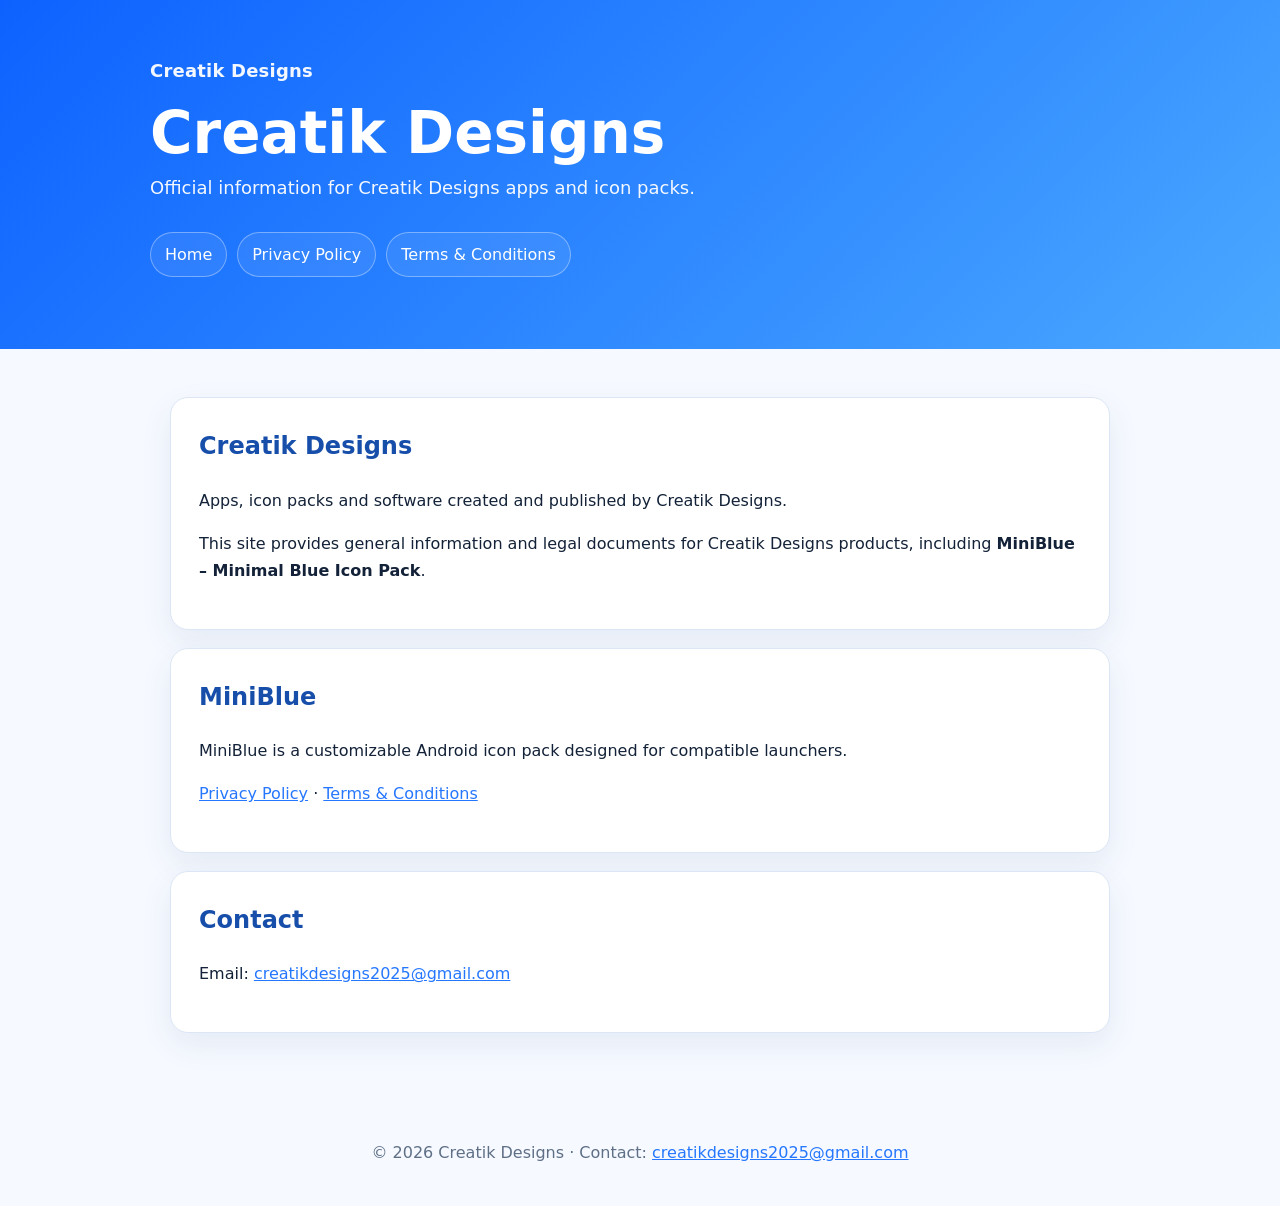
==== index.html @ 0006c068 "Add files via upload" ====
<!doctype html>
<html lang="en">
<head>
<meta charset="utf-8">
<meta name="viewport" content="width=device-width, initial-scale=1">
<title>Creatik Designs</title>
<meta name="description" content="Official information for Creatik Designs apps and icon packs.">
<link rel="stylesheet" href="style.css">
</head>
<body>
<header>
  <div class="header-inner">
    <div class="brand">Creatik Designs</div>
    <h1>Creatik Designs</h1>
    <div class="hero-sub">Official information for Creatik Designs apps and icon packs.</div>
    <nav>
      <a href="index.html">Home</a>
      <a href="privacy.html">Privacy Policy</a>
      <a href="terms.html">Terms &amp; Conditions</a>
    </nav>
  </div>
</header>
<main>

<section class="card">
  <h2>Creatik Designs</h2>
  <p>Apps, icon packs and software created and published by Creatik Designs.</p>
  <p>This site provides general information and legal documents for Creatik Designs products, including <strong>MiniBlue – Minimal Blue Icon Pack</strong>.</p>
</section>
<section class="card">
  <h2>MiniBlue</h2>
  <p>MiniBlue is a customizable Android icon pack designed for compatible launchers.</p>
  <p><a href="privacy.html">Privacy Policy</a> · <a href="terms.html">Terms &amp; Conditions</a></p>
</section>
<section class="card">
  <h2>Contact</h2>
  <p>Email: <a href="mailto:creatikdesigns2025@gmail.com">creatikdesigns2025@gmail.com</a></p>
</section>

</main>
<footer>© 2026 Creatik Designs · Contact: <a href="mailto:creatikdesigns2025@gmail.com">creatikdesigns2025@gmail.com</a></footer>
</body>
</html>
---- style.css ----
:root {
  --bg: #f6f9ff;
  --card: #ffffff;
  --text: #132238;
  --muted: #5e6f86;
  --primary: #2677ff;
  --border: #dce6f5;
  --shadow: 0 12px 32px rgba(27, 72, 130, 0.08);
}
* { box-sizing: border-box; }
body {
  margin: 0;
  font-family: Inter, ui-sans-serif, system-ui, -apple-system, Segoe UI, Roboto, Arial, sans-serif;
  background: var(--bg);
  color: var(--text);
  line-height: 1.7;
}
header {
  background: linear-gradient(135deg, #0d62ff, #4aa8ff);
  color: white;
  padding: 56px 20px 72px;
}
.header-inner, main { max-width: 980px; margin: 0 auto; }
.brand { font-size: 18px; font-weight: 800; letter-spacing: .2px; opacity: .95; }
h1 { font-size: clamp(34px, 6vw, 58px); margin: 16px 0 10px; line-height: 1.05; }
.hero-sub { max-width: 720px; font-size: 18px; opacity: .95; }
nav { margin-top: 28px; display: flex; flex-wrap: wrap; gap: 10px; }
nav a {
  color: white; text-decoration: none; border: 1px solid rgba(255,255,255,.35);
  padding: 8px 14px; border-radius: 999px; background: rgba(255,255,255,.08);
}
main { padding: 30px 20px 64px; }
.card {
  background: var(--card); border: 1px solid var(--border);
  border-radius: 18px; padding: 28px; margin: 18px 0; box-shadow: var(--shadow);
}
h2 { margin-top: 0; color: #164eaa; }
h3 { color: #1d4f97; margin-bottom: 6px; }
a { color: var(--primary); }
.small { color: var(--muted); font-size: 14px; }
ul { padding-left: 22px; }
footer { text-align: center; color: var(--muted); padding: 24px 20px 40px; }
.notice {
  border-left: 4px solid var(--primary); padding: 12px 16px; background: #eef5ff; border-radius: 10px;
}
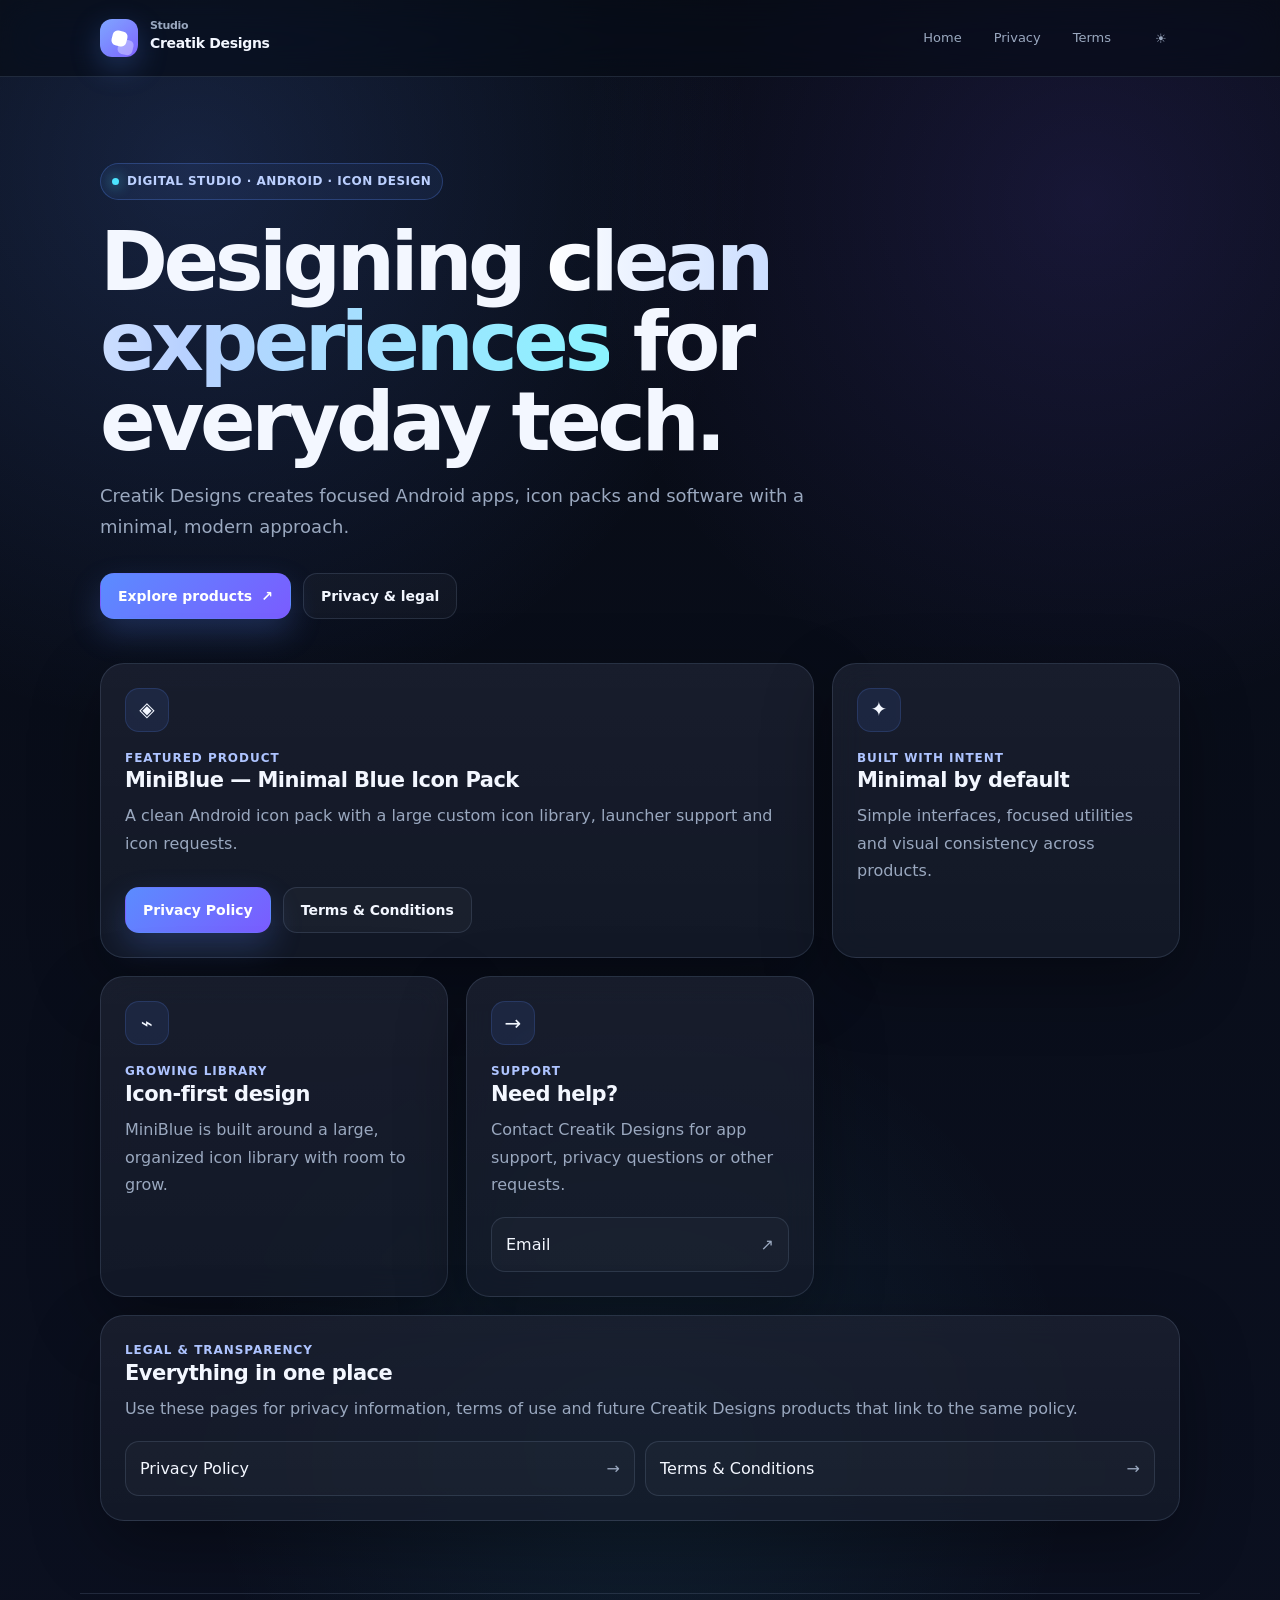
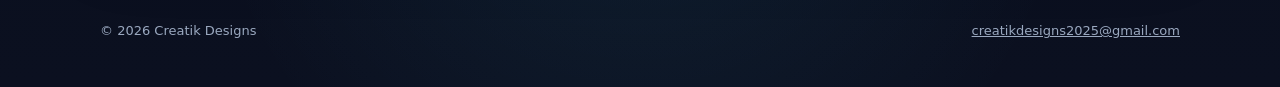
==== commit 99f0448f: "Add files via upload" ====
--- a/index.html
+++ b/index.html
@@ -3,41 +3,113 @@
 <head>
 <meta charset="utf-8">
 <meta name="viewport" content="width=device-width, initial-scale=1">
-<title>Creatik Designs</title>
-<meta name="description" content="Official information for Creatik Designs apps and icon packs.">
+<title>Creatik Designs · Creatik Designs</title>
+<meta name="description" content="Apps, icon packs and software crafted by Creatik Designs.">
+<meta name="theme-color" content="#070b14">
 <link rel="stylesheet" href="style.css">
 </head>
 <body>
-<header>
-  <div class="header-inner">
-    <div class="brand">Creatik Designs</div>
-    <h1>Creatik Designs</h1>
-    <div class="hero-sub">Official information for Creatik Designs apps and icon packs.</div>
-    <nav>
+<header class="site-header">
+  <nav class="nav" aria-label="Primary">
+    <a class="brand" href="index.html">
+      <span class="brand-mark" aria-hidden="true"></span>
+      <span class="brand-copy"><small>Studio</small><strong>Creatik Designs</strong></span>
+    </a>
+    <div class="nav-links">
       <a href="index.html">Home</a>
-      <a href="privacy.html">Privacy Policy</a>
-      <a href="terms.html">Terms &amp; Conditions</a>
-    </nav>
+      <a href="privacy.html">Privacy</a>
+      <a href="terms.html">Terms</a>
+    </div>
+    <button class="theme-btn" type="button" data-theme-toggle aria-label="Switch theme">☀</button>
+  </nav>
+</header>
+
+<section class="hero">
+  <div class="eyebrow reveal"><span class="eyebrow-dot"></span> Digital studio · Android · Icon design</div>
+  <h1 class="reveal delay1">Designing <span>clean experiences</span> for everyday tech.</h1>
+  <p class="reveal delay2">Creatik Designs creates focused Android apps, icon packs and software with a minimal, modern approach.</p>
+  <div class="hero-actions reveal delay3">
+    <a class="btn btn-primary" href="#products">Explore products <span>↗</span></a>
+    <a class="btn btn-ghost" href="privacy.html">Privacy &amp; legal</a>
   </div>
-</header>
-<main>
-
-<section class="card">
-  <h2>Creatik Designs</h2>
-  <p>Apps, icon packs and software created and published by Creatik Designs.</p>
-  <p>This site provides general information and legal documents for Creatik Designs products, including <strong>MiniBlue – Minimal Blue Icon Pack</strong>.</p>
-</section>
-<section class="card">
-  <h2>MiniBlue</h2>
-  <p>MiniBlue is a customizable Android icon pack designed for compatible launchers.</p>
-  <p><a href="privacy.html">Privacy Policy</a> · <a href="terms.html">Terms &amp; Conditions</a></p>
-</section>
-<section class="card">
-  <h2>Contact</h2>
-  <p>Email: <a href="mailto:creatikdesigns2025@gmail.com">creatikdesigns2025@gmail.com</a></p>
 </section>
 
+<main id="products">
+  <section class="grid">
+    <article class="card wide reveal">
+      <div class="icon">◈</div>
+      <div class="kicker">Featured product</div>
+      <h2>MiniBlue — Minimal Blue Icon Pack</h2>
+      <p>A clean Android icon pack with a large custom icon library, launcher support and icon requests.</p>
+      <div class="hero-actions">
+        <a class="btn btn-primary" href="privacy.html">Privacy Policy</a>
+        <a class="btn btn-ghost" href="terms.html">Terms &amp; Conditions</a>
+      </div>
+    </article>
+
+    <article class="card reveal delay1">
+      <div class="icon">✦</div>
+      <div class="kicker">Built with intent</div>
+      <h2>Minimal by default</h2>
+      <p>Simple interfaces, focused utilities and visual consistency across products.</p>
+    </article>
+
+    <article class="card reveal delay2">
+      <div class="icon">⌁</div>
+      <div class="kicker">Growing library</div>
+      <h2>Icon-first design</h2>
+      <p>MiniBlue is built around a large, organized icon library with room to grow.</p>
+    </article>
+
+    <article class="card reveal delay3">
+      <div class="icon">→</div>
+      <div class="kicker">Support</div>
+      <h2>Need help?</h2>
+      <p>Contact Creatik Designs for app support, privacy questions or other requests.</p>
+      <div class="list">
+        <a href="mailto:creatikdesigns2025@gmail.com"><span>Email</span><span>↗</span></a>
+      </div>
+    </article>
+
+    <article class="card full reveal">
+      <div class="kicker">Legal &amp; transparency</div>
+      <h2>Everything in one place</h2>
+      <p>Use these pages for privacy information, terms of use and future Creatik Designs products that link to the same policy.</p>
+      <div class="list" style="grid-template-columns:repeat(2,minmax(0,1fr));">
+        <a href="privacy.html"><span>Privacy Policy</span><span>→</span></a>
+        <a href="terms.html"><span>Terms &amp; Conditions</span><span>→</span></a>
+      </div>
+    </article>
+  </section>
 </main>
-<footer>© 2026 Creatik Designs · Contact: <a href="mailto:creatikdesigns2025@gmail.com">creatikdesigns2025@gmail.com</a></footer>
-</body>
-</html>
+
+<footer>
+  <div class="footer-row">
+    <span>© 2026 Creatik Designs</span>
+    <span><a href="mailto:creatikdesigns2025@gmail.com">creatikdesigns2025@gmail.com</a></span>
+  </div>
+</footer>
+
+<script>
+(() => {
+  const root = document.documentElement;
+  const stored = localStorage.getItem('cd-theme');
+  if (stored) root.dataset.theme = stored;
+  const btn = document.querySelector('[data-theme-toggle]');
+  if (btn) {
+    const update = () => {
+      const dark = root.dataset.theme !== 'light';
+      btn.textContent = dark ? '☀' : '☾';
+      btn.setAttribute('aria-label', dark ? 'Switch to light theme' : 'Switch to dark theme');
+    };
+    btn.addEventListener('click', () => {
+      root.dataset.theme = root.dataset.theme === 'light' ? 'dark' : 'light';
+      localStorage.setItem('cd-theme', root.dataset.theme);
+      update();
+    });
+    update();
+  }
+})();
+</script>
+
+</body></html>
--- a/style.css
+++ b/style.css
@@ -1,46 +1,260 @@
 
-:root {
-  --bg: #f6f9ff;
-  --card: #ffffff;
-  --text: #132238;
-  --muted: #5e6f86;
-  --primary: #2677ff;
-  --border: #dce6f5;
-  --shadow: 0 12px 32px rgba(27, 72, 130, 0.08);
-}
-* { box-sizing: border-box; }
-body {
-  margin: 0;
-  font-family: Inter, ui-sans-serif, system-ui, -apple-system, Segoe UI, Roboto, Arial, sans-serif;
-  background: var(--bg);
-  color: var(--text);
-  line-height: 1.7;
-}
-header {
-  background: linear-gradient(135deg, #0d62ff, #4aa8ff);
-  color: white;
-  padding: 56px 20px 72px;
-}
-.header-inner, main { max-width: 980px; margin: 0 auto; }
-.brand { font-size: 18px; font-weight: 800; letter-spacing: .2px; opacity: .95; }
-h1 { font-size: clamp(34px, 6vw, 58px); margin: 16px 0 10px; line-height: 1.05; }
-.hero-sub { max-width: 720px; font-size: 18px; opacity: .95; }
-nav { margin-top: 28px; display: flex; flex-wrap: wrap; gap: 10px; }
-nav a {
-  color: white; text-decoration: none; border: 1px solid rgba(255,255,255,.35);
-  padding: 8px 14px; border-radius: 999px; background: rgba(255,255,255,.08);
-}
-main { padding: 30px 20px 64px; }
-.card {
-  background: var(--card); border: 1px solid var(--border);
-  border-radius: 18px; padding: 28px; margin: 18px 0; box-shadow: var(--shadow);
-}
-h2 { margin-top: 0; color: #164eaa; }
-h3 { color: #1d4f97; margin-bottom: 6px; }
-a { color: var(--primary); }
-.small { color: var(--muted); font-size: 14px; }
-ul { padding-left: 22px; }
-footer { text-align: center; color: var(--muted); padding: 24px 20px 40px; }
-.notice {
-  border-left: 4px solid var(--primary); padding: 12px 16px; background: #eef5ff; border-radius: 10px;
-}
+:root{
+  --bg:#070b14;
+  --bg-2:#0b1020;
+  --panel:rgba(15,22,39,.74);
+  --panel-strong:#10182a;
+  --text:#f3f7ff;
+  --muted:#9aa8bf;
+  --line:rgba(157,178,219,.16);
+  --primary:#5b8cff;
+  --primary-2:#7a5cff;
+  --cyan:#4de4ff;
+  --good:#62e6a7;
+  --shadow:0 24px 70px rgba(0,0,0,.32);
+  --radius:24px;
+  --max:1120px;
+}
+:root[data-theme="light"]{
+  --bg:#f4f7fc;
+  --bg-2:#eef3fb;
+  --panel:rgba(255,255,255,.78);
+  --panel-strong:#fff;
+  --text:#10192d;
+  --muted:#60708b;
+  --line:rgba(47,70,111,.14);
+  --shadow:0 24px 60px rgba(47,75,120,.14);
+}
+*{box-sizing:border-box}
+html{scroll-behavior:smooth}
+body{
+  margin:0;
+  min-height:100vh;
+  color:var(--text);
+  font-family:Inter,ui-sans-serif,system-ui,-apple-system,BlinkMacSystemFont,"Segoe UI",Roboto,Arial,sans-serif;
+  background:
+    radial-gradient(circle at 15% 10%, rgba(91,140,255,.18), transparent 30%),
+    radial-gradient(circle at 85% 12%, rgba(122,92,255,.14), transparent 28%),
+    radial-gradient(circle at 50% 85%, rgba(77,228,255,.08), transparent 28%),
+    linear-gradient(180deg,var(--bg),var(--bg-2));
+  line-height:1.72;
+}
+body:before{
+  content:"";
+  position:fixed;
+  inset:0;
+  pointer-events:none;
+  opacity:.24;
+  background-image:
+    linear-gradient(rgba(255,255,255,.035) 1px,transparent 1px),
+    linear-gradient(90deg,rgba(255,255,255,.035) 1px,transparent 1px);
+  background-size:44px 44px;
+  mask-image:linear-gradient(to bottom,black,transparent 78%);
+}
+a{color:inherit}
+.site-header{
+  position:sticky;
+  top:0;
+  z-index:50;
+  backdrop-filter:blur(18px) saturate(140%);
+  -webkit-backdrop-filter:blur(18px) saturate(140%);
+  background:color-mix(in srgb,var(--bg) 64%, transparent);
+  border-bottom:1px solid var(--line);
+}
+.nav{
+  max-width:var(--max);
+  margin:auto;
+  min-height:76px;
+  padding:0 20px;
+  display:flex;
+  align-items:center;
+  gap:18px;
+}
+.brand{
+  display:flex;
+  align-items:center;
+  gap:12px;
+  text-decoration:none;
+  font-weight:850;
+  letter-spacing:-.02em;
+}
+.brand-mark{
+  width:38px;height:38px;border-radius:12px;
+  display:grid;place-items:center;
+  background:
+    linear-gradient(145deg,rgba(255,255,255,.22),rgba(255,255,255,.04)),
+    linear-gradient(135deg,var(--primary),var(--primary-2));
+  box-shadow:0 10px 30px rgba(91,140,255,.28);
+  position:relative;
+  overflow:hidden;
+}
+.brand-mark:after{
+  content:"";
+  width:15px;height:15px;border-radius:5px;
+  background:white;
+  box-shadow:8px 7px 0 rgba(255,255,255,.35);
+  transform:rotate(14deg);
+}
+.brand-copy small{display:block;color:var(--muted);font-size:11px;line-height:1}
+.brand-copy strong{display:block;font-size:14px}
+.nav-links{margin-left:auto;display:flex;align-items:center;gap:6px}
+.nav-links a,.theme-btn{
+  text-decoration:none;
+  font-size:13px;
+  color:var(--muted);
+  padding:9px 12px;
+  border-radius:10px;
+  border:1px solid transparent;
+  background:transparent;
+}
+.nav-links a:hover,.theme-btn:hover{
+  color:var(--text);
+  background:rgba(255,255,255,.04);
+  border-color:var(--line);
+}
+.theme-btn{cursor:pointer}
+.hero{
+  max-width:var(--max);
+  margin:0 auto;
+  padding:86px 20px 44px;
+}
+.eyebrow{
+  display:inline-flex;
+  align-items:center;
+  gap:8px;
+  padding:7px 11px;
+  border:1px solid rgba(91,140,255,.28);
+  background:rgba(91,140,255,.08);
+  color:#bcd0ff;
+  border-radius:999px;
+  font-size:12px;
+  font-weight:800;
+  letter-spacing:.04em;
+  text-transform:uppercase;
+}
+.eyebrow-dot{width:7px;height:7px;border-radius:50%;background:var(--cyan);box-shadow:0 0 14px var(--cyan)}
+.hero h1{
+  max-width:850px;
+  font-size:clamp(42px,7vw,82px);
+  line-height:.98;
+  letter-spacing:-.055em;
+  margin:22px 0 18px;
+}
+.hero h1 span{
+  background:linear-gradient(90deg,#fff 0%,#b8d1ff 42%,#8af3ff 100%);
+  -webkit-background-clip:text;background-clip:text;color:transparent;
+}
+.hero p{max-width:740px;font-size:18px;color:var(--muted);margin:0}
+.hero-actions{display:flex;flex-wrap:wrap;gap:12px;margin-top:30px}
+.btn{
+  display:inline-flex;align-items:center;justify-content:center;gap:9px;
+  min-height:46px;padding:0 17px;border-radius:14px;
+  text-decoration:none;font-weight:800;font-size:14px;
+  border:1px solid var(--line);
+  transition:transform .2s ease,border-color .2s ease,background .2s ease;
+}
+.btn:hover{transform:translateY(-2px)}
+.btn-primary{
+  color:white;
+  border-color:transparent;
+  background:linear-gradient(135deg,var(--primary),var(--primary-2));
+  box-shadow:0 14px 32px rgba(91,140,255,.24);
+}
+.btn-ghost{color:var(--text);background:rgba(255,255,255,.03)}
+main{max-width:var(--max);margin:0 auto;padding:0 20px 72px}
+.grid{
+  display:grid;
+  grid-template-columns:repeat(12,minmax(0,1fr));
+  gap:18px;
+}
+.card{
+  grid-column:span 4;
+  background:linear-gradient(180deg,rgba(255,255,255,.045),rgba(255,255,255,.018)),var(--panel);
+  border:1px solid var(--line);
+  border-radius:var(--radius);
+  padding:24px;
+  box-shadow:var(--shadow);
+  backdrop-filter:blur(16px);
+  -webkit-backdrop-filter:blur(16px);
+}
+.card.wide{grid-column:span 8}
+.card.full{grid-column:1/-1}
+.card .icon{
+  width:44px;height:44px;border-radius:14px;display:grid;place-items:center;
+  background:rgba(91,140,255,.10);border:1px solid rgba(91,140,255,.18);
+  font-size:20px;margin-bottom:16px;
+}
+.card h2{font-size:21px;line-height:1.2;margin:0 0 9px;letter-spacing:-.025em}
+.card p{color:var(--muted);margin:0}
+.kicker{font-size:12px;font-weight:800;color:#aec4ff;text-transform:uppercase;letter-spacing:.08em}
+.list{
+  display:grid;gap:10px;margin-top:18px;
+}
+.list a{
+  display:flex;justify-content:space-between;align-items:center;
+  padding:13px 14px;border-radius:14px;text-decoration:none;
+  border:1px solid var(--line);background:rgba(255,255,255,.025);
+}
+.list a span:last-child{color:var(--muted)}
+.legal-main{max-width:850px;margin:0 auto;padding:56px 20px 80px}
+.legal-main .intro{
+  margin-bottom:18px;padding:24px;border:1px solid var(--line);
+  border-radius:var(--radius);background:var(--panel);box-shadow:var(--shadow)
+}
+.legal-main h1{font-size:clamp(38px,6vw,64px);line-height:1;letter-spacing:-.05em;margin:12px 0}
+.legal-main .small{color:var(--muted);font-size:13px}
+.legal-main article{
+  background:var(--panel);
+  border:1px solid var(--line);
+  border-radius:var(--radius);
+  padding:30px;
+  box-shadow:var(--shadow);
+}
+.legal-main article h2{
+  margin:28px 0 8px;
+  font-size:23px;
+  letter-spacing:-.025em;
+}
+.legal-main article h2:first-child{margin-top:0}
+.legal-main article h3{font-size:17px;margin:20px 0 6px}
+.legal-main article p,.legal-main article li{color:var(--muted)}
+.legal-main article a{color:#9fc0ff}
+.notice{
+  margin:18px 0 0;
+  border:1px solid rgba(77,228,255,.20);
+  background:rgba(77,228,255,.06);
+  padding:14px 16px;
+  border-radius:14px;
+}
+footer{
+  border-top:1px solid var(--line);
+  max-width:var(--max);
+  margin:0 auto;
+  padding:26px 20px 44px;
+  color:var(--muted);
+  font-size:13px;
+}
+.footer-row{display:flex;justify-content:space-between;gap:20px;flex-wrap:wrap}
+.reveal{animation:rise .7s ease both}
+.reveal.delay1{animation-delay:.08s}.reveal.delay2{animation-delay:.16s}.reveal.delay3{animation-delay:.24s}
+@keyframes rise{from{opacity:0;transform:translateY(14px)}to{opacity:1;transform:none}}
+@media (max-width: 900px){
+  .card,.card.wide{grid-column:span 6}
+}
+@media (max-width: 680px){
+  .nav{min-height:68px;padding:0 14px}
+  .nav-links a{display:none}
+  .hero{padding:62px 16px 30px}
+  .hero h1{font-size:clamp(40px,14vw,62px)}
+  .hero p{font-size:16px}
+  main{padding:0 16px 56px}
+  .card,.card.wide{grid-column:1/-1}
+  .card{padding:21px}
+  .legal-main{padding:42px 14px 60px}
+  .legal-main article{padding:22px}
+}
+@media (prefers-reduced-motion: reduce){
+  html{scroll-behavior:auto}
+  .reveal{animation:none}
+  .btn{transition:none}
+}
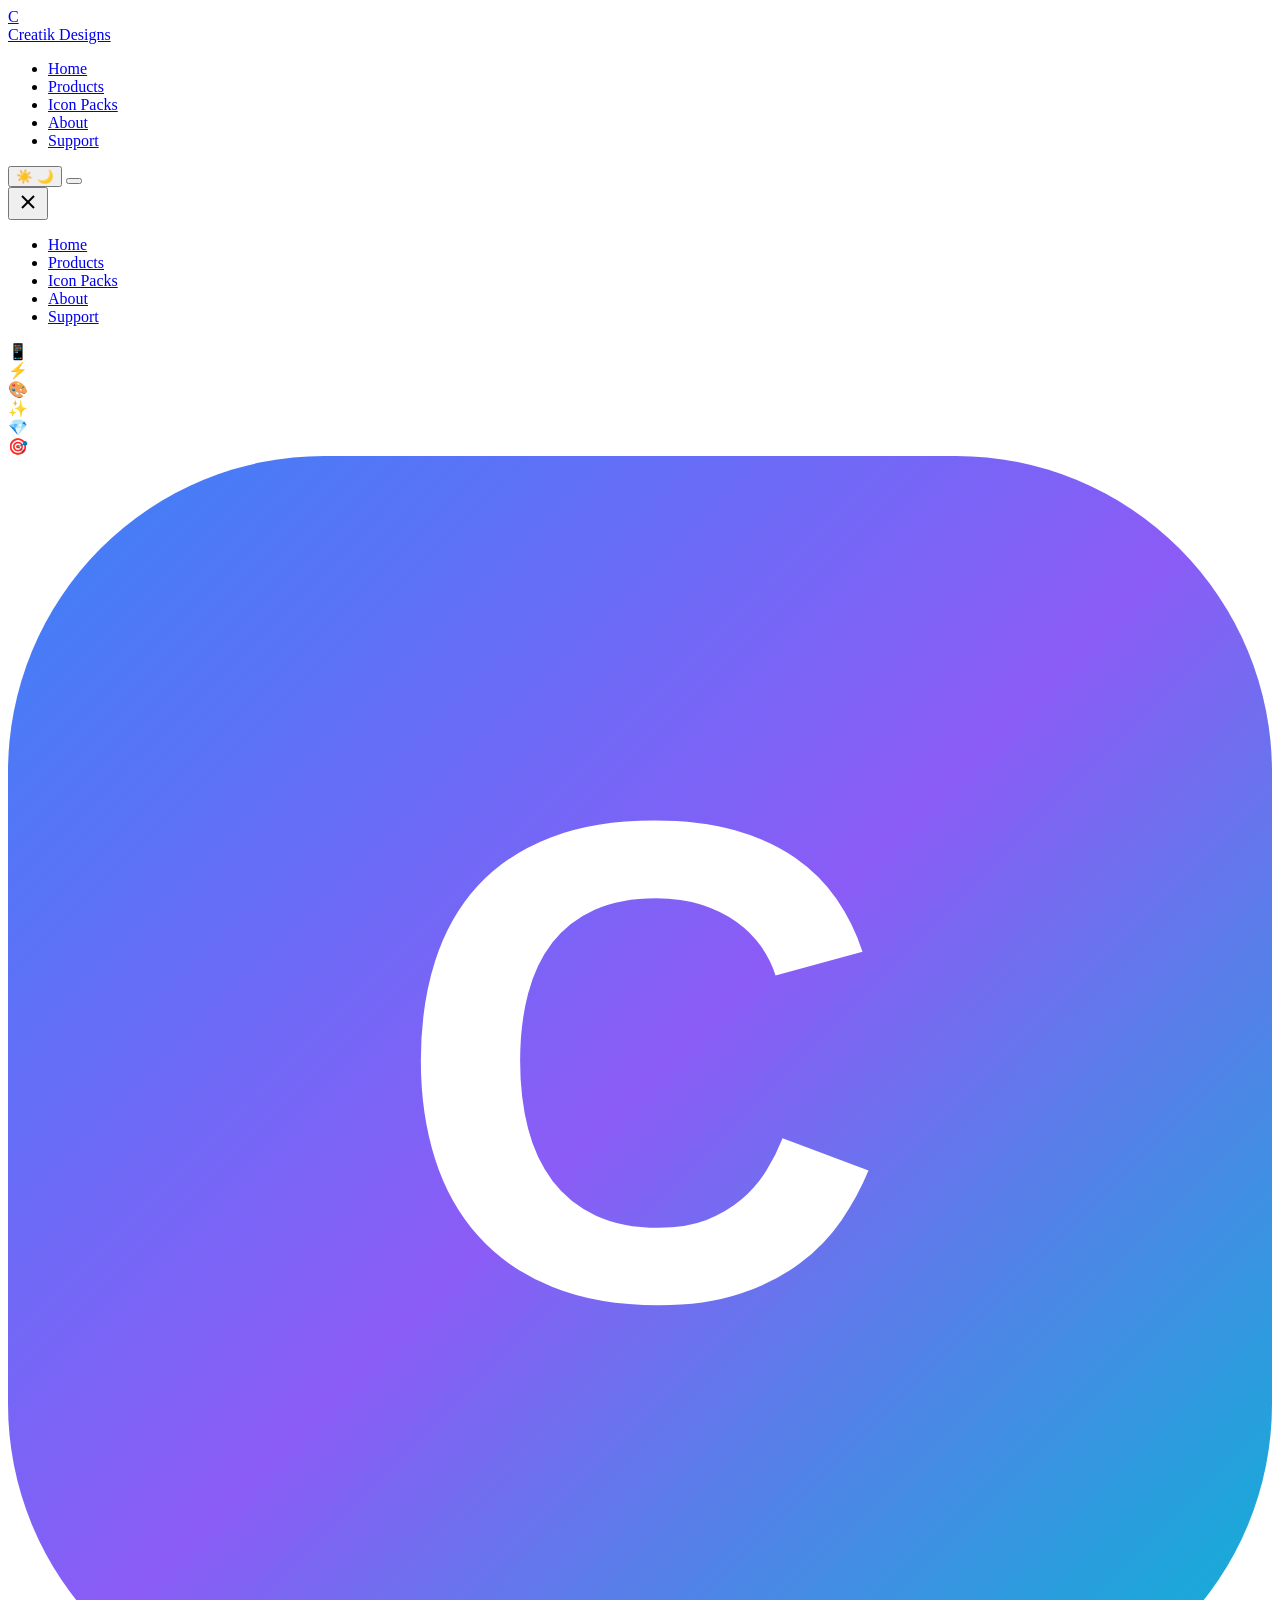
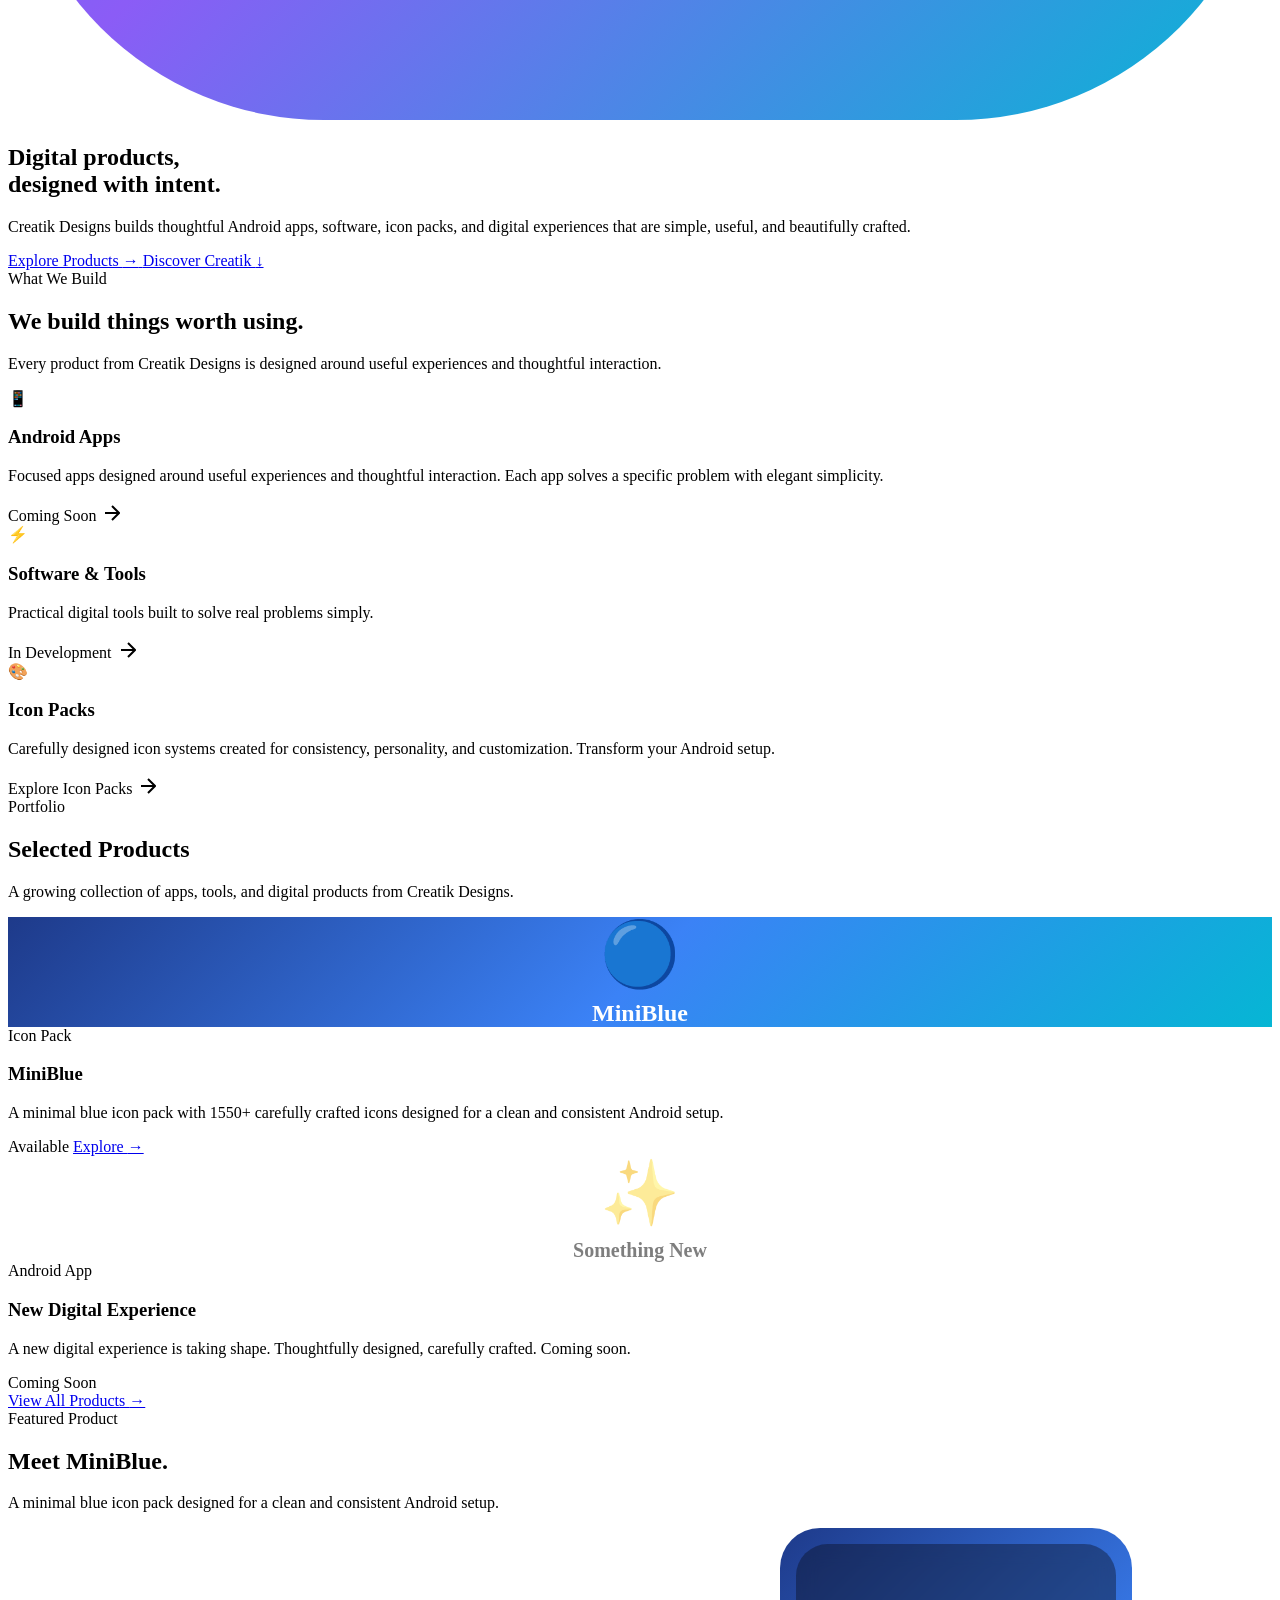
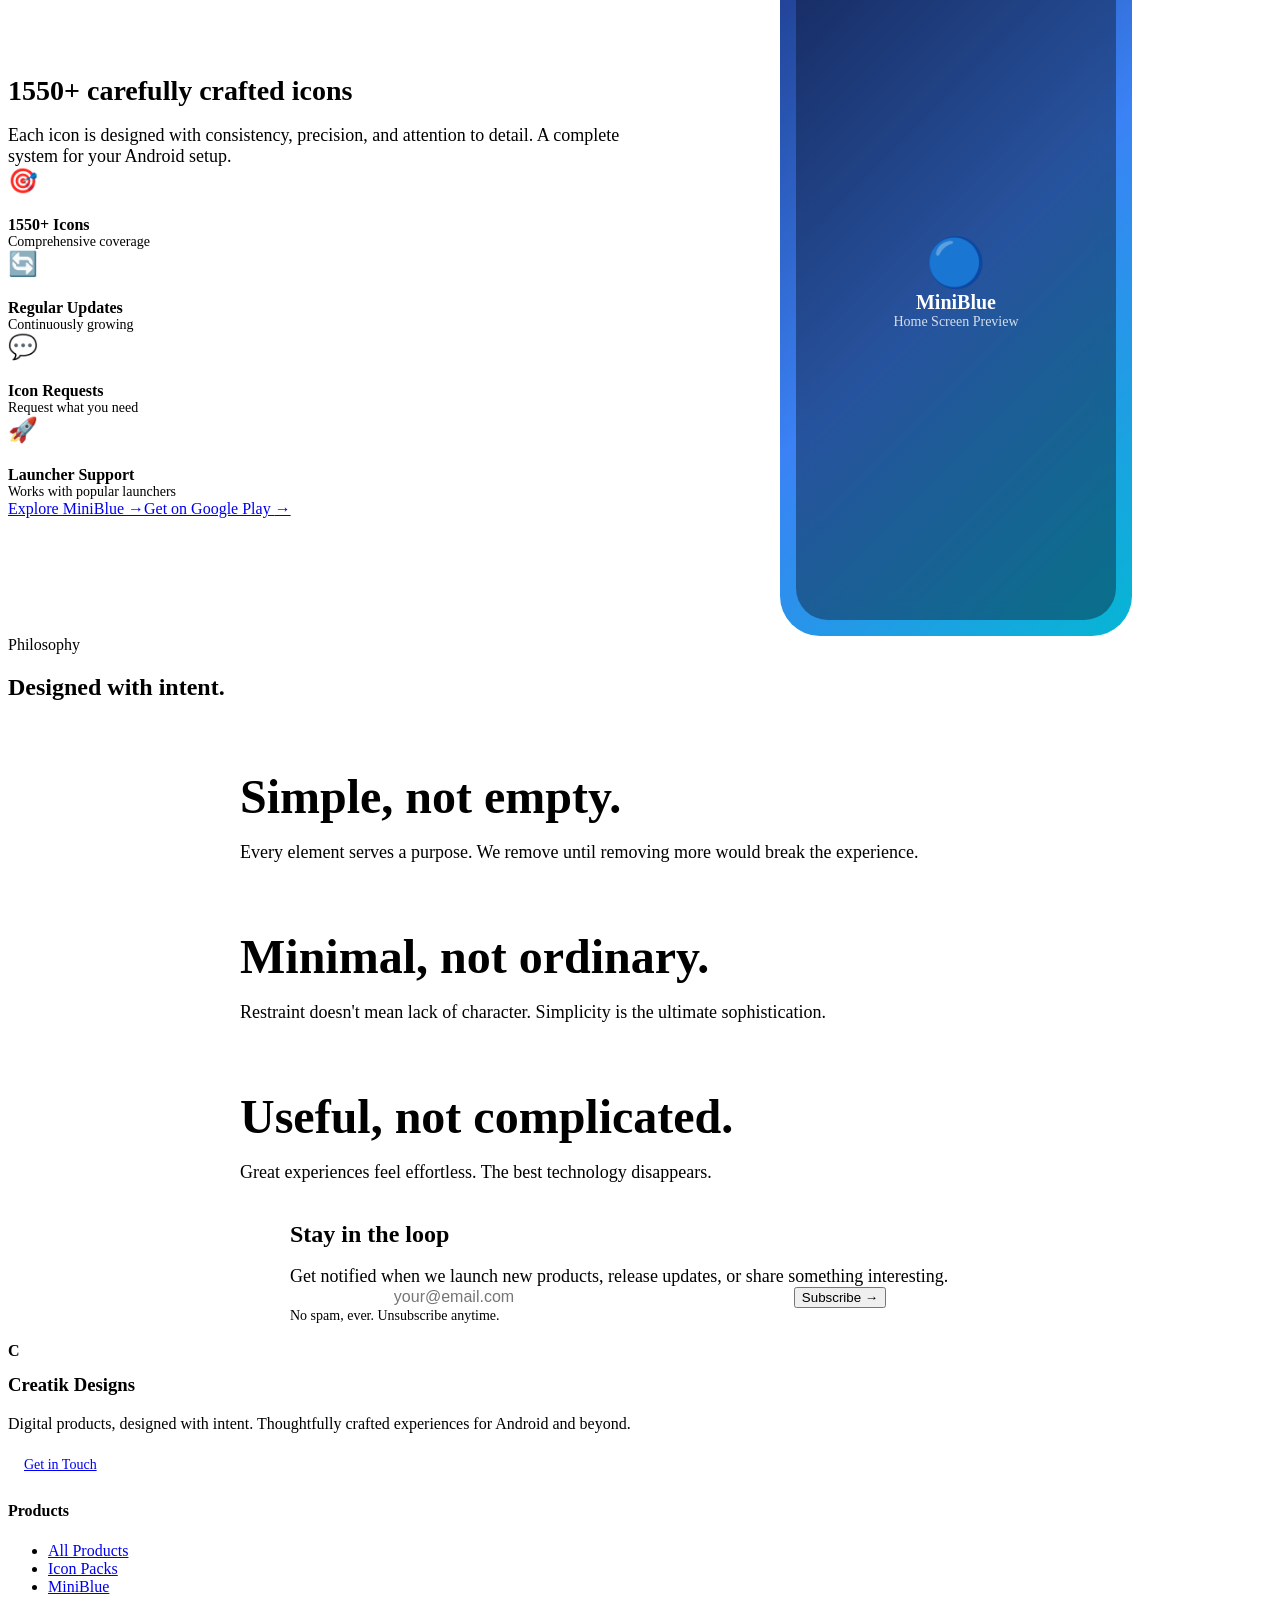
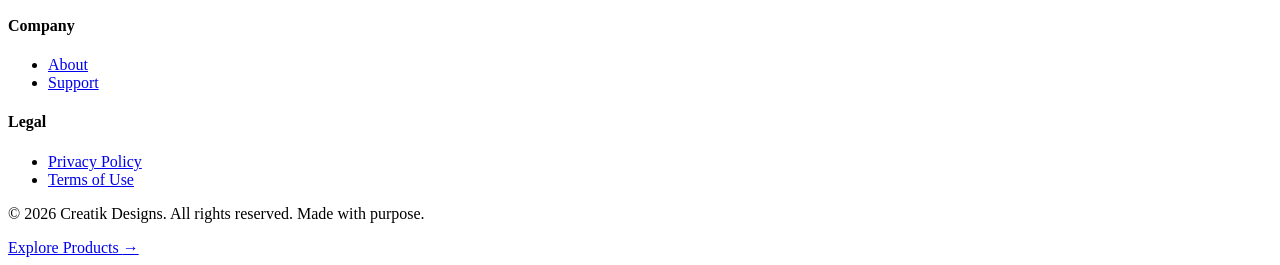
==== commit 93854d6b: "Add files via upload" ====
--- a/index.html
+++ b/index.html
@@ -1,115 +1,676 @@
-<!doctype html>
-<html lang="en">
+<!DOCTYPE html>
+<html lang="en" data-theme="dark">
 <head>
-<meta charset="utf-8">
-<meta name="viewport" content="width=device-width, initial-scale=1">
-<title>Creatik Designs · Creatik Designs</title>
-<meta name="description" content="Apps, icon packs and software crafted by Creatik Designs.">
-<meta name="theme-color" content="#070b14">
-<link rel="stylesheet" href="style.css">
+  <!-- ===============================================
+       CREATIK DESIGNS - HOME PAGE
+
+       यह मुख्य (Home) पेज है। यहां आप:
+       - ब्रांड का परिचय दें
+       - हीरो सेक्शन में मुख्य संदेश डालें
+       - प्रोडक्ट्स को शोकेस करें
+       - न्यूज़लेटर सब्सक्राइब करने के लिए कहें
+
+       🔧 CHANGES करने के लिए इन जगहों को ढूंढें:
+       1. <title> - ब्राउज़र टैब में दिखने वाला नाम
+       2. Meta descriptions - Google में दिखने वाली जानकारी
+       3. og:image - Social media पर शेयर करते समय दिखने वाली image
+       =============================================== -->
+  <meta charset="UTF-8">
+  <meta name="viewport" content="width=device-width, initial-scale=1.0">
+  <!-- यह title पेज का नाम है - Google में भी यही दिखता है -->
+  <title>Creatik Designs — Digital Products, Apps, Software & Icon Packs</title>
+  <!-- यह description Google में search results में दिखता है -->
+  <meta name="description" content="Creatik Designs creates thoughtful Android apps, software, icon packs, and digital experiences that are simple, useful, and beautifully crafted.">
+
+  <!-- Open Graph - जब आप Facebook/Twitter पर link share करते हो -->
+  <meta property="og:title" content="Creatik Designs — Digital Products, Apps, Software & Icon Packs">
+  <meta property="og:description" content="We design useful digital experiences with thoughtful details.">
+  <meta property="og:type" content="website">
+  <meta property="og:url" content="https://creatikdesigns.com/">
+  <!-- og:image - Social media पर दिखने वाली image। अपनी image का URL यहां रखें -->
+  <meta property="og:image" content="https://creatikdesigns.com/og-image.png">
+
+  <!-- Twitter - जब आप Twitter पर link share करते हो -->
+  <meta name="twitter:card" content="summary_large_image">
+  <meta name="twitter:title" content="Creatik Designs — Digital Products, Apps, Software & Icon Packs">
+  <meta name="twitter:description" content="We design useful digital experiences with thoughtful details.">
+
+  <!-- Canonical - Google को बताता है कि यह मुख्य पेज है -->
+  <link rel="canonical" href="https://creatikdesigns.com/">
+
+  <!-- Stylesheets - CSS files जो पेज को styling देती हैं -->
+  <link rel="stylesheet" href="assets/css/design-system.css">
+  <link rel="stylesheet" href="assets/css/components.css">
+
+  <!-- Favicon - ब्राउज़र टैब में दिखने वाला छोटा icon -->
+  <link rel="icon" type="image/svg+xml" href="data:image/svg+xml,%3Csvg xmlns='http://www.w3.org/2000/svg' viewBox='0 0 100 100'%3E%3Cdefs%3E%3ClinearGradient id='grad' x1='0%25' y1='0%25' x2='100%25' y2='100%25'%3E%3Cstop offset='0%25' stop-color='%233b82f6'/%3E%3Cstop offset='100%25' stop-color='%238b5cf6'/%3E%3C/linearGradient%3E%3C/defs%3E%3Crect width='100' height='100' rx='20' fill='url(%23grad)'/%3E%3Ctext x='50' y='68' font-family='Arial' font-size='55' font-weight='bold' fill='white' text-anchor='middle'%3EC%3C/text%3E%3C/svg%3E">
 </head>
 <body>
-<header class="site-header">
-  <nav class="nav" aria-label="Primary">
-    <a class="brand" href="index.html">
-      <span class="brand-mark" aria-hidden="true"></span>
-      <span class="brand-copy"><small>Studio</small><strong>Creatik Designs</strong></span>
+
+  <!-- ===============================================
+       NAVIGATION BAR (नेविगेशन बार)
+
+       ⚠️ CROSS-REFERENCE - YAHAN CHANGE KIYA TO YE FILES BHI DEKHO:
+       - products.html (lines 16-28): Same navbar hai
+       - about.html (lines 16-28): Same navbar hai
+       - support.html (lines 16-28): Same navbar hai
+       - icon-packs.html (lines 16-28): Same navbar hai
+       - miniblue.html (lines 16-28): Same navbar hai
+
+       YE SAB FILES EK HI NAVBAR SHARE KARTI HAI!
+       Agar menu item add/remove karo to SAARI FILES me karo.
+
+       🔧 LOGO:
+       - <div class="logo-mark">C</div> - यह 'C' अक्षर है
+       - Creatik Designs - यह company का नाम है
+       - ⚠️ SAARI FILES me same logo hona chahiye
+
+       🔧 MENU LINKS (मेनू लिंक):
+       - हर <li><a> एक menu item है
+       - href="page.html" - यह link का address है
+       - Text बदलने के लिए <a> tags के बीच का text बदलें
+       - ⚠️ SAARI HTML FILES me same menu structure rakho
+
+       ⚠️ DON'T CHANGE (मत छुएं):
+       - Theme toggle button - यह dark/light mode switch करता है
+       - Mobile menu toggle - यह mobile पर menu open करता है
+       - CSS classes - ये styling के लिए हैं
+       =============================================== -->
+  <nav class="navbar">
+    <div class="container">
+      <!-- LOGO और BRAND NAME (यहां अपना logo/name बदलें) -->
+      <!-- ⚠️ YE LOGO SAARI HTML FILES ME SAME HAI -->
+      <a href="index.html" class="navbar-brand">
+        <div class="logo-mark">C</div> <!-- 🔧 Logo अक्षर यहां बदलें -->
+        Creatik Designs <!-- 🔧 Company का नाम यहां बदलें -->
+      </a>
+
+      <!-- DESKTOP MENU (डेस्कटॉप मेनू) -->
+      <!-- ⚠️ YE MENU SAARI HTML FILES ME SAME HAI -->
+      <ul class="navbar-nav">
+        <!-- 🔧 हर menu item यहां है। Text बदल सकते हो, href बदल सकते हो -->
+        <li><a href="index.html" class="active">Home</a></li>
+        <li><a href="products.html">Products</a></li>
+        <li><a href="icon-packs.html">Icon Packs</a></li>
+        <li><a href="about.html">About</a></li>
+        <li><a href="support.html">Support</a></li>
+      </ul>
+
+      <!-- ⚠️ DON'T TOUCH - Theme और Mobile Menu Buttons (मत छुएं) -->
+      <div class="navbar-actions">
+        <button id="theme-toggle" class="theme-toggle" aria-label="Toggle theme">
+          <span class="icon sun-icon">☀️</span>
+          <span class="icon moon-icon">🌙</span>
+        </button>
+        <button id="mobile-menu-toggle" class="mobile-menu-toggle" aria-label="Open menu">
+          <div class="menu-icon">
+            <span></span>
+            <span></span>
+            <span></span>
+          </div>
+        </button>
+      </div>
+    </div>
+  </nav>
+
+  <!-- ===============================================
+       MOBILE MENU (मोबाइल मेनू)
+
+       ⚠️ CROSS-REFERENCE - AGAR DESKTOP MENU (upar) BADLA:
+       TO YE MENU BHI BADLEIN Kyonki dono same links honi chahiye!
+
+       FILES JAHAN NAVBAR HAI:
+       - products.html
+       - about.html
+       - support.html
+       - icon-packs.html
+       - miniblue.html
+
+       ⚠️ DON'T CHANGE THIS SECTION (यह सेक्शन मत छुएं)
+       यह automatically काम करता है JavaScript से।
+
+       अगर menu items बदलने हैं तो ऊपर के Desktop Menu
+       में बदलें, और यहां भी same changes करें।
+       =============================================== -->
+  <div id="mobile-overlay" class="mobile-overlay"></div>
+  <div id="mobile-menu" class="mobile-menu">
+    <button id="mobile-menu-close" class="mobile-menu-close" aria-label="Close menu">
+      <svg width="24" height="24" fill="none" stroke="currentColor" stroke-width="2">
+        <line x1="18" y1="6" x2="6" y2="18"></line>
+        <line x1="6" y1="6" x2="18" y2="18"></line>
+      </svg>
+    </button>
+    <!-- 🔧 Mobile menu items - Desktop menu के साथ match होने चाहिए -->
+    <ul class="mobile-menu-nav">
+      <li><a href="index.html">Home</a></li>
+      <li><a href="products.html">Products</a></li>
+      <li><a href="icon-packs.html">Icon Packs</a></li>
+      <li><a href="about.html">About</a></li>
+      <li><a href="support.html">Support</a></li>
+    </ul>
+  </div>
+
+  <!-- ===============================================
+       HERO SECTION (मुख्य पहला सेक्शन)
+
+       यह पेज का सबसे महत्वपूर्ण हिस्सा है।
+       जब कोई पहली बार आपकी website खोलता है तो यह दिखता है।
+
+       🔧 WHAT TO CHANGE (क्या बदलें):
+       1. Main Heading (मुख्य शीर्षक) - बड़ा text
+       2. Description (विवरण) - छोटा paragraph
+       3. Button Text और Links
+       4. Floating Icons (तैरते हुए icons)
+
+       💡 BRAND MARK:
+       - <div class="brand-mark"> में logo है
+       - SVG में 'C' अक्षर बदल सकते हो
+
+       ⚠️ DON'T CHANGE:
+       - CSS classes
+       - SVG structure (सिर्फ text बदलें)
+       - Container divs
+       =============================================== -->
+  <section class="hero">
+    <!-- Floating Icons Background (पीछे तैरते हुए icons) -->
+    <!-- 🔧 इन emojis को बदल सकते हो अपने brand के अनुसार -->
+    <div class="hero-visual-container">
+      <div class="floating-icon">📱</div> <!-- 🔧 Icon 1 -->
+      <div class="floating-icon">⚡</div> <!-- 🔧 Icon 2 -->
+      <div class="floating-icon">🎨</div> <!-- 🔧 Icon 3 -->
+      <div class="floating-icon">✨</div> <!-- 🔧 Icon 4 -->
+      <div class="floating-icon">💎</div> <!-- 🔧 Icon 5 -->
+      <div class="floating-icon">🎯</div> <!-- 🔧 Icon 6 -->
+    </div>
+
+    <div class="container">
+      <div class="hero-content">
+        <!-- BRAND MARK (Logo) -->
+        <!-- 🔧 नीचे SVG में 'C' को अपना logo अक्षर से बदलें -->
+        <div class="brand-mark">
+          <div class="glow"></div>
+          <svg viewBox="0 0 120 120" fill="none" xmlns="http://www.w3.org/2000/svg">
+            <defs>
+              <linearGradient id="heroGrad" x1="0%" y1="0%" x2="100%" y2="100%">
+                <stop offset="0%" stop-color="#3b82f6"/>
+                <stop offset="50%" stop-color="#8b5cf6"/>
+                <stop offset="100%" stop-color="#06b6d4"/>
+              </linearGradient>
+            </defs>
+            <rect width="120" height="120" rx="30" fill="url(#heroGrad)"/>
+            <!-- 🔧 यहां 'C' को बदलें अपने logo अक्षर से -->
+            <text x="60" y="80" font-family="'Plus Jakarta Sans', Arial" font-size="65" font-weight="800" fill="white" text-anchor="middle">C</text>
+          </svg>
+        </div>
+
+        <!-- MAIN HEADING (मुख्य शीर्षक) -->
+        <!-- 🔧 यह बड़ा heading है - अपना main message यहां लिखें -->
+        <h1 class="hero-title">
+          Digital products,<br>
+          <span class="gradient-text">designed with intent.</span> <!-- 🔧 यह colorful text है -->
+        </h1>
+
+        <!-- DESCRIPTION (विवरण) -->
+        <!-- 🔧 अपने business के बारे में छोटा विवरण यहां लिखें -->
+        <p class="hero-description">
+          Creatik Designs builds thoughtful Android apps, software, icon packs, and digital experiences that are simple, useful, and beautifully crafted.
+        </p>
+
+        <!-- CTA BUTTONS (Call-to-Action बटन्स) -->
+        <!-- 🔧 इन buttons के text और links बदल सकते हो -->
+        <div class="hero-actions">
+          <!-- Primary Button (मुख्य बटन) -->
+          <a href="products.html" class="btn btn-primary magnetic">
+            Explore Products <!-- 🔧 Button text यहां बदलें -->
+            <span class="arrow">→</span>
+          </a>
+          <!-- Secondary Button (दूसरा बटन) -->
+          <a href="#discover" class="btn btn-secondary magnetic">
+            Discover Creatik <!-- 🔧 Button text यहां बदलें -->
+            <span class="arrow">↓</span>
+          </a>
+        </div>
+      </div>
+    </div>
+  </section>
+
+  <!-- ===============================================
+       BRAND INTRO SECTION (ब्रांड परिचय सेक्शन)
+
+       यहां आप अपने products की categories दिखाते हो।
+
+       🔧 WHAT TO CHANGE:
+       1. Section Heading और Description
+       2. हर category card का content
+       3. Icons (emojis)
+       4. Links
+
+       💡 हर CARD में:
+       - Icon (emoji)
+       - Heading (शीर्षक)
+       - Description (विवरण)
+       - Status/Link
+
+       ⚠️ DON'T CHANGE:
+       - Grid structure
+       - CSS classes
+       =============================================== -->
+  <section id="discover">
+    <div class="container">
+      <!-- Section Header (सेक्शन हेडर) -->
+      <div class="section-header reveal">
+        <!-- 🔧 Label बदल सकते हो -->
+        <span class="section-label">What We Build</span>
+        <!-- 🔧 Main title यहां बदलें -->
+        <h2 class="section-title">We build things worth using.</h2>
+        <!-- 🔧 Description यहां बदलें -->
+        <p class="section-description">
+          Every product from Creatik Designs is designed around useful experiences and thoughtful interaction.
+        </p>
+      </div>
+
+      <!-- Products Categories Grid -->
+      <div class="bento-grid reveal-stagger">
+
+        <!-- CATEGORY CARD 1: Android Apps -->
+        <!-- 🔧 इस पूरे card को customize करें -->
+        <div class="card bento-item category-card">
+          <div class="card-icon">📱</div> <!-- 🔧 Icon बदलें -->
+          <h3>Android Apps</h3> <!-- 🔧 Category नाम बदलें -->
+          <!-- 🔧 Description बदलें -->
+          <p>Focused apps designed around useful experiences and thoughtful interaction. Each app solves a specific problem with elegant simplicity.</p>
+          <!-- 🔧 Status text बदलें -->
+          <span class="arrow">
+            Coming Soon
+            <svg width="20" height="20" fill="none" stroke="currentColor" stroke-width="2">
+              <line x1="5" y1="12" x2="19" y2="12"></line>
+              <polyline points="12 5 19 12 12 19"></polyline>
+            </svg>
+          </span>
+        </div>
+
+        <!-- CATEGORY CARD 2: Software & Tools -->
+        <!-- 🔧 इस card को भी customize करें -->
+        <div class="card bento-item category-card">
+          <div class="card-icon">⚡</div> <!-- 🔧 Icon बदलें -->
+          <h3>Software & Tools</h3> <!-- 🔧 Category नाम बदलें -->
+          <!-- 🔧 Description बदलें -->
+          <p>Practical digital tools built to solve real problems simply.</p>
+          <!-- 🔧 Status text बदलें -->
+          <span class="arrow">
+            In Development
+            <svg width="20" height="20" fill="none" stroke="currentColor" stroke-width="2">
+              <line x1="5" y1="12" x2="19" y2="12"></line>
+              <polyline points="12 5 19 12 12 19"></polyline>
+            </svg>
+          </span>
+        </div>
+
+        <!-- CATEGORY CARD 3: Icon Packs (Clickable Link) -->
+        <!-- 🔧 यह clickable card है - href बदल सकते हो -->
+        <a href="icon-packs.html" class="card bento-item category-card" style="text-decoration: none; color: inherit;">
+          <div class="card-icon">🎨</div> <!-- 🔧 Icon बदलें -->
+          <h3>Icon Packs</h3> <!-- 🔧 Category नाम बदलें -->
+          <!-- 🔧 Description बदलें -->
+          <p>Carefully designed icon systems created for consistency, personality, and customization. Transform your Android setup.</p>
+          <!-- 🔧 Link text बदलें -->
+          <span class="arrow">
+            Explore Icon Packs
+            <svg width="20" height="20" fill="none" stroke="currentColor" stroke-width="2">
+              <line x1="5" y1="12" x2="19" y2="12"></line>
+              <polyline points="12 5 19 12 12 19"></polyline>
+            </svg>
+          </span>
+        </a>
+      </div>
+    </div>
+  </section>
+
+  <!-- Products Section -->
+  <section>
+    <div class="container">
+      <div class="section-header reveal">
+        <span class="section-label">Portfolio</span>
+        <h2 class="section-title">Selected Products</h2>
+        <p class="section-description">
+          A growing collection of apps, tools, and digital products from Creatik Designs.
+        </p>
+      </div>
+
+      <div class="grid grid-2 reveal-stagger">
+        <!-- MiniBlue -->
+        <div class="product-card">
+          <div class="product-card-image">
+            <div style="width: 100%; height: 100%; display: flex; align-items: center; justify-content: center; background: linear-gradient(135deg, #1e3a8a 0%, #3b82f6 50%, #06b6d4 100%);">
+              <div style="text-align: center; color: white;">
+                <div style="font-size: 4rem; margin-bottom: 0.5rem;">🔵</div>
+                <div style="font-family: 'Plus Jakarta Sans'; font-weight: 700; font-size: 1.5rem;">MiniBlue</div>
+              </div>
+            </div>
+          </div>
+          <div class="product-card-content">
+            <span class="product-card-category">Icon Pack</span>
+            <h3 class="product-card-title">MiniBlue</h3>
+            <p class="product-card-description">
+              A minimal blue icon pack with 1550+ carefully crafted icons designed for a clean and consistent Android setup.
+            </p>
+            <div class="product-card-footer">
+              <span class="badge badge-success">Available</span>
+              <a href="miniblue.html" class="btn btn-primary magnetic">
+                Explore
+                <span class="arrow">→</span>
+              </a>
+            </div>
+          </div>
+        </div>
+
+        <!-- Future Product Placeholder -->
+        <div class="product-card">
+          <div class="product-card-image">
+            <div style="width: 100%; height: 100%; display: flex; align-items: center; justify-content: center; background: var(--surface-2);">
+              <div style="text-align: center; opacity: 0.5;">
+                <div style="font-size: 4rem; margin-bottom: 0.5rem;">✨</div>
+                <div style="font-family: 'Plus Jakarta Sans'; font-weight: 700; font-size: 1.25rem;">Something New</div>
+              </div>
+            </div>
+          </div>
+          <div class="product-card-content">
+            <span class="product-card-category">Android App</span>
+            <h3 class="product-card-title">New Digital Experience</h3>
+            <p class="product-card-description">
+              A new digital experience is taking shape. Thoughtfully designed, carefully crafted. Coming soon.
+            </p>
+            <div class="product-card-footer">
+              <span class="badge">Coming Soon</span>
+            </div>
+          </div>
+        </div>
+      </div>
+
+      <div class="text-center mt-xl reveal">
+        <a href="products.html" class="btn btn-secondary magnetic">
+          View All Products
+          <span class="arrow">→</span>
+        </a>
+      </div>
+    </div>
+  </section>
+
+  <!-- MiniBlue Featured Section -->
+  <section class="reveal" style="background: var(--gradient-mesh); border-top: 1px solid var(--border); border-bottom: 1px solid var(--border);">
+    <div class="container">
+      <div class="section-header">
+        <span class="section-label badge-primary">Featured Product</span>
+        <h2 class="section-title">Meet MiniBlue.</h2>
+        <p class="section-description">
+          A minimal blue icon pack designed for a clean and consistent Android setup.
+        </p>
+      </div>
+
+      <div style="display: grid; grid-template-columns: 1fr 1fr; gap: var(--space-4xl); align-items: center;">
+        <div class="device-mockup" style="order: 2;">
+          <div style="width: 100%; max-width: 320px; margin: 0 auto; aspect-ratio: 9/19; background: linear-gradient(135deg, #1e3a8a, #3b82f6, #06b6d4); border-radius: 2.5rem; padding: 1rem; box-shadow: var(--shadow-2xl); position: relative;">
+            <div style="position: absolute; inset: 0; border-radius: 2.5rem; background: var(--gradient-text); opacity: 0.1;"></div>
+            <div style="width: 100%; height: 100%; background: rgba(10, 14, 26, 0.4); border-radius: 2rem; display: flex; flex-direction: column; align-items: center; justify-content: center; color: white; padding: var(--space-lg); backdrop-filter: blur(10px);">
+              <div style="font-size: 3rem; margin-bottom: var(--space-md);">🔵</div>
+              <div style="font-family: 'Plus Jakarta Sans'; font-weight: 700; font-size: 1.25rem; margin-bottom: var(--space-xs);">MiniBlue</div>
+              <div style="font-size: 0.875rem; opacity: 0.8;">Home Screen Preview</div>
+            </div>
+          </div>
+        </div>
+
+        <div style="order: 1;">
+          <h3 style="margin-bottom: var(--space-lg); font-size: 1.75rem;">1550+ carefully crafted icons</h3>
+          <p style="color: var(--text-secondary); margin-bottom: var(--space-xl); font-size: 1.125rem;">
+            Each icon is designed with consistency, precision, and attention to detail. A complete system for your Android setup.
+          </p>
+
+          <div class="grid" style="grid-template-columns: repeat(2, 1fr); gap: var(--space-md); margin-bottom: var(--space-xl);">
+            <div class="card" style="padding: var(--space-lg); background: var(--surface);">
+              <div style="font-size: 1.5rem; margin-bottom: var(--space-sm);">🎯</div>
+              <h4 style="font-size: 1rem; margin-bottom: var(--space-xs);">1550+ Icons</h4>
+              <p style="font-size: 0.875rem; color: var(--text-muted); margin: 0;">Comprehensive coverage</p>
+            </div>
+
+            <div class="card" style="padding: var(--space-lg); background: var(--surface);">
+              <div style="font-size: 1.5rem; margin-bottom: var(--space-sm);">🔄</div>
+              <h4 style="font-size: 1rem; margin-bottom: var(--space-xs);">Regular Updates</h4>
+              <p style="font-size: 0.875rem; color: var(--text-muted); margin: 0;">Continuously growing</p>
+            </div>
+
+            <div class="card" style="padding: var(--space-lg); background: var(--surface);">
+              <div style="font-size: 1.5rem; margin-bottom: var(--space-sm);">💬</div>
+              <h4 style="font-size: 1rem; margin-bottom: var(--space-xs);">Icon Requests</h4>
+              <p style="font-size: 0.875rem; color: var(--text-muted); margin: 0;">Request what you need</p>
+            </div>
+
+            <div class="card" style="padding: var(--space-lg); background: var(--surface);">
+              <div style="font-size: 1.5rem; margin-bottom: var(--space-sm);">🚀</div>
+              <h4 style="font-size: 1rem; margin-bottom: var(--space-xs);">Launcher Support</h4>
+              <p style="font-size: 0.875rem; color: var(--text-muted); margin: 0;">Works with popular launchers</p>
+            </div>
+          </div>
+
+          <div style="display: flex; gap: var(--space-md); flex-wrap: wrap;">
+            <a href="miniblue.html" class="btn btn-primary magnetic">
+              Explore MiniBlue
+              <span class="arrow">→</span>
+            </a>
+            <a href="#" class="btn btn-secondary magnetic">
+              Get on Google Play
+              <span class="arrow">→</span>
+            </a>
+          </div>
+        </div>
+      </div>
+    </div>
+  </section>
+
+  <!-- Design Philosophy Section -->
+  <section>
+    <div class="container text-center">
+      <div class="section-header reveal">
+        <span class="section-label">Philosophy</span>
+        <h2 class="section-title">Designed with intent.</h2>
+      </div>
+
+      <div style="max-width: 800px; margin: 0 auto; display: flex; flex-direction: column; gap: var(--space-3xl);">
+        <div class="reveal">
+          <h3 style="font-size: clamp(2rem, 4vw, 3rem); margin-bottom: var(--space-md);">
+            <span class="gradient-text">Simple, not empty.</span>
+          </h3>
+          <p style="font-size: 1.125rem;">Every element serves a purpose. We remove until removing more would break the experience.</p>
+        </div>
+
+        <div class="reveal">
+          <h3 style="font-size: clamp(2rem, 4vw, 3rem); margin-bottom: var(--space-md);">
+            <span class="gradient-text">Minimal, not ordinary.</span>
+          </h3>
+          <p style="font-size: 1.125rem;">Restraint doesn't mean lack of character. Simplicity is the ultimate sophistication.</p>
+        </div>
+
+        <div class="reveal">
+          <h3 style="font-size: clamp(2rem, 4vw, 3rem); margin-bottom: var(--space-md);">
+            <span class="gradient-text">Useful, not complicated.</span>
+          </h3>
+          <p style="font-size: 1.125rem;">Great experiences feel effortless. The best technology disappears.</p>
+        </div>
+      </div>
+    </div>
+  </section>
+
+  <!-- ===============================================
+       NEWSLETTER SECTION (न्यूज़लेटर सब्सक्रिप्शन)
+
+       ⚠️ CROSS-REFERENCE - YEH NEWSLETTER BHI YAHAN HAI:
+       - products.html (lines 214-229): Same newsletter section
+       - icon-packs.html: Alag version hai
+       - miniblue.html: Alag version hai
+
+       Ye tab similar dikhta hai but text alag hota hai.
+       Agar overall look same rakhna ho to SAARI files me
+       same heading/description use karein.
+
+       यहां visitors अपना email डालकर subscribe कर सकते हैं।
+
+       🔧 WHAT TO CHANGE:
+       1. Heading और description text
+       2. Email input placeholder
+       3. Button text
+       4. Form action (जहां email भेजना है)
+
+       📧 EMAIL SETUP:
+       - अभी form सिर्फ alert दिखाता है
+       - Real email service के लिए action में API endpoint डालें
+       - या Mailchimp/ConvertKit जैसी service use करें
+       - ⚠️ AGAR MAILCHIMP USE KARO TO products.html me bhi
+         same form action dena padega
+
+       ⚠️ DON'T CHANGE:
+       - Form structure
+       - Input/button styling classes
+       =============================================== -->
+  <section class="reveal">
+    <div class="container text-center">
+      <div class="card" style="padding: var(--space-4xl); max-width: 700px; margin: 0 auto; background: var(--gradient-mesh); border: 1px solid var(--border);">
+        <!-- 🔧 Main heading बदलें -->
+        <h2 style="margin-bottom: var(--space-md);">Stay in the loop</h2>
+        <!-- 🔧 Description text बदलें -->
+        <p style="color: var(--text-secondary); margin-bottom: var(--space-xl); font-size: 1.125rem;">
+          Get notified when we launch new products, release updates, or share something interesting.
+        </p>
+        <!-- NEWSLETTER FORM -->
+        <!-- 🔧 onsubmit में अपना email handling code डालें -->
+        <form style="display: flex; gap: var(--space-md); justify-content: center; flex-wrap: wrap;" onsubmit="event.preventDefault(); alert('Thank you! We\'ll keep you updated.');">
+          <!-- 🔧 Email input placeholder बदल सकते हो -->
+          <input type="email" placeholder="your@email.com" required style="
+            flex: 1;
+            min-width: 250px;
+            max-width: 400px;
+            padding: var(--space-md) var(--space-lg);
+            background: var(--surface);
+            border: 1px solid var(--border);
+            border-radius: var(--radius-lg);
+            color: var(--text);
+            font-size: 1rem;
+            outline: none;
+            transition: all var(--transition-base);
+          ">
+          <!-- 🔧 Button text बदलें -->
+          <button type="submit" class="btn btn-primary magnetic">
+            Subscribe
+            <span class="arrow">→</span>
+          </button>
+        </form>
+        <!-- 🔧 Privacy note बदल सकते हो -->
+        <p style="font-size: 0.875rem; color: var(--text-muted); margin-top: var(--space-md);">
+          No spam, ever. Unsubscribe anytime.
+        </p>
+      </div>
+    </div>
+  </section>
+
+  <!-- ===============================================
+       FOOTER (फुटर - पेज का आखिरी हिस्सा)
+
+       ⚠️ CROSS-REFERENCE - FOOTER SAARI FILES ME SAME HAI!
+       - products.html: Same footer structure
+       - about.html: Same footer
+       - support.html: Same footer
+       - icon-packs.html: Same footer
+       - miniblue.html: Same footer
+
+       AGAR FOOTER BADLA TO INME SE HAR EK ME BADLE.
+
+       Ye section सबके नीचे दिखता है।
+       इसमें brand info, links, और copyright है।
+
+       🔧 WHAT TO CHANGE:
+       1. Company name और tagline
+       2. Footer links (हर column में)
+       3. Copyright text
+       4. Social media links (अगर add करना हो)
+
+       💡 FOOTER STRUCTURE:
+       - footer-brand: Company का नाम और description
+       - footer-links: हर column एक category है
+       - footer-bottom: Copyright notice
+
+       🔧 LINKS UPDATE करने के लिए:
+       - हर <a href="..."> का href और text बदल सकते हो
+       - नए links add कर सकते हो
+
+       ⚠️ DON'T CHANGE:
+       - Grid structure (columns automatic adjust होते हैं)
+       - CSS classes
+       =============================================== -->
+  <footer class="footer">
+    <div class="container">
+      <div class="footer-content">
+
+        <!-- BRAND SECTION (कंपनी का नाम और विवरण) -->
+        <div class="footer-brand">
+          <h3>
+            <!-- 🔧 Logo mark और company name बदलें -->
+            <div class="logo-mark" style="width: 32px; height: 32px; font-size: 1rem;">C</div>
+            Creatik Designs
+          </h3>
+          <!-- 🔧 Company tagline/description बदलें -->
+          <p>Digital products, designed with intent. Thoughtfully crafted experiences for Android and beyond.</p>
+          <!-- 🔧 Contact/Social buttons यहां add करें -->
+          <div style="display: flex; gap: var(--space-sm); margin-top: var(--space-md);">
+            <a href="support.html" class="btn btn-ghost" style="padding: 0.5rem 1rem; font-size: 0.875rem;">Get in Touch</a>
+          </div>
+        </div>
+
+        <!-- PRODUCTS COLUMN (प्रोडक्ट्स के links) -->
+        <div class="footer-links">
+          <h4>Products</h4> <!-- 🔧 Column heading बदल सकते हो -->
+          <ul>
+            <!-- 🔧 हर link को बदल/add/remove कर सकते हो -->
+            <li><a href="products.html">All Products</a></li>
+            <li><a href="icon-packs.html">Icon Packs</a></li>
+            <li><a href="miniblue.html">MiniBlue</a></li>
+          </ul>
+        </div>
+
+        <!-- COMPANY COLUMN (कंपनी के links) -->
+        <div class="footer-links">
+          <h4>Company</h4> <!-- 🔧 Column heading -->
+          <ul>
+            <!-- 🔧 Company related links यहां हैं -->
+            <li><a href="about.html">About</a></li>
+            <li><a href="support.html">Support</a></li>
+          </ul>
+        </div>
+
+        <!-- LEGAL COLUMN (कानूनी पेज links) -->
+        <div class="footer-links">
+          <h4>Legal</h4> <!-- 🔧 Column heading -->
+          <ul>
+            <!-- 🔧 Legal pages के links -->
+            <li><a href="privacy.html">Privacy Policy</a></li>
+            <li><a href="terms.html">Terms of Use</a></li>
+          </ul>
+        </div>
+      </div>
+
+      <!-- COPYRIGHT (कॉपीराइट नोटिस) -->
+      <div class="footer-bottom">
+        <!-- 🔧 Copyright text और year बदलें -->
+        <p>&copy; 2026 Creatik Designs. All rights reserved. Made with purpose.</p>
+      </div>
+    </div>
+  </footer>
+
+  <!-- Sticky CTA for Mobile -->
+  <div class="sticky-cta">
+    <a href="products.html" class="btn btn-primary" style="width: 100%;">
+      Explore Products
+      <span class="arrow">→</span>
     </a>
-    <div class="nav-links">
-      <a href="index.html">Home</a>
-      <a href="privacy.html">Privacy</a>
-      <a href="terms.html">Terms</a>
-    </div>
-    <button class="theme-btn" type="button" data-theme-toggle aria-label="Switch theme">☀</button>
-  </nav>
-</header>
-
-<section class="hero">
-  <div class="eyebrow reveal"><span class="eyebrow-dot"></span> Digital studio · Android · Icon design</div>
-  <h1 class="reveal delay1">Designing <span>clean experiences</span> for everyday tech.</h1>
-  <p class="reveal delay2">Creatik Designs creates focused Android apps, icon packs and software with a minimal, modern approach.</p>
-  <div class="hero-actions reveal delay3">
-    <a class="btn btn-primary" href="#products">Explore products <span>↗</span></a>
-    <a class="btn btn-ghost" href="privacy.html">Privacy &amp; legal</a>
   </div>
-</section>
-
-<main id="products">
-  <section class="grid">
-    <article class="card wide reveal">
-      <div class="icon">◈</div>
-      <div class="kicker">Featured product</div>
-      <h2>MiniBlue — Minimal Blue Icon Pack</h2>
-      <p>A clean Android icon pack with a large custom icon library, launcher support and icon requests.</p>
-      <div class="hero-actions">
-        <a class="btn btn-primary" href="privacy.html">Privacy Policy</a>
-        <a class="btn btn-ghost" href="terms.html">Terms &amp; Conditions</a>
-      </div>
-    </article>
-
-    <article class="card reveal delay1">
-      <div class="icon">✦</div>
-      <div class="kicker">Built with intent</div>
-      <h2>Minimal by default</h2>
-      <p>Simple interfaces, focused utilities and visual consistency across products.</p>
-    </article>
-
-    <article class="card reveal delay2">
-      <div class="icon">⌁</div>
-      <div class="kicker">Growing library</div>
-      <h2>Icon-first design</h2>
-      <p>MiniBlue is built around a large, organized icon library with room to grow.</p>
-    </article>
-
-    <article class="card reveal delay3">
-      <div class="icon">→</div>
-      <div class="kicker">Support</div>
-      <h2>Need help?</h2>
-      <p>Contact Creatik Designs for app support, privacy questions or other requests.</p>
-      <div class="list">
-        <a href="mailto:creatikdesigns2025@gmail.com"><span>Email</span><span>↗</span></a>
-      </div>
-    </article>
-
-    <article class="card full reveal">
-      <div class="kicker">Legal &amp; transparency</div>
-      <h2>Everything in one place</h2>
-      <p>Use these pages for privacy information, terms of use and future Creatik Designs products that link to the same policy.</p>
-      <div class="list" style="grid-template-columns:repeat(2,minmax(0,1fr));">
-        <a href="privacy.html"><span>Privacy Policy</span><span>→</span></a>
-        <a href="terms.html"><span>Terms &amp; Conditions</span><span>→</span></a>
-      </div>
-    </article>
-  </section>
-</main>
-
-<footer>
-  <div class="footer-row">
-    <span>© 2026 Creatik Designs</span>
-    <span><a href="mailto:creatikdesigns2025@gmail.com">creatikdesigns2025@gmail.com</a></span>
-  </div>
-</footer>
-
-<script>
-(() => {
-  const root = document.documentElement;
-  const stored = localStorage.getItem('cd-theme');
-  if (stored) root.dataset.theme = stored;
-  const btn = document.querySelector('[data-theme-toggle]');
-  if (btn) {
-    const update = () => {
-      const dark = root.dataset.theme !== 'light';
-      btn.textContent = dark ? '☀' : '☾';
-      btn.setAttribute('aria-label', dark ? 'Switch to light theme' : 'Switch to dark theme');
-    };
-    btn.addEventListener('click', () => {
-      root.dataset.theme = root.dataset.theme === 'light' ? 'dark' : 'light';
-      localStorage.setItem('cd-theme', root.dataset.theme);
-      update();
-    });
-    update();
-  }
-})();
-</script>
-
-</body></html>+
+  <script src="assets/js/main.js"></script>
+</body>
+</html>
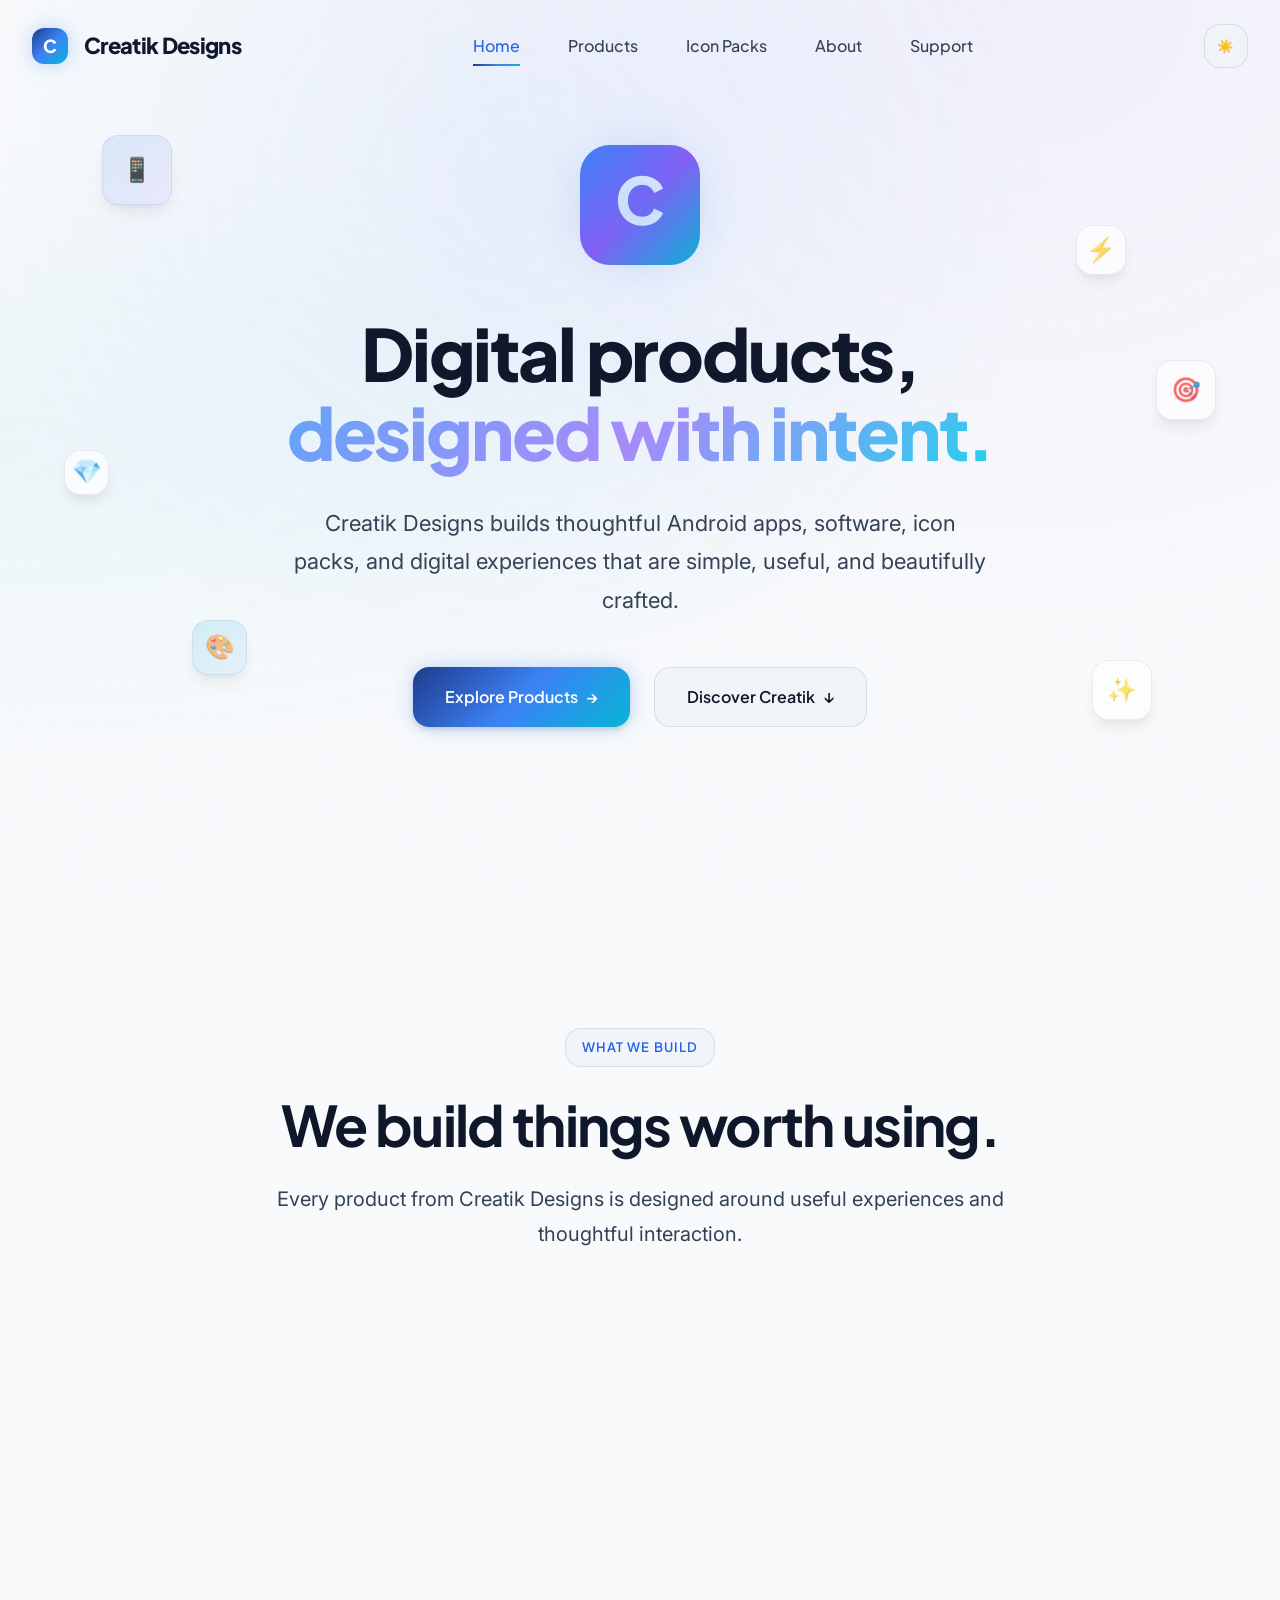
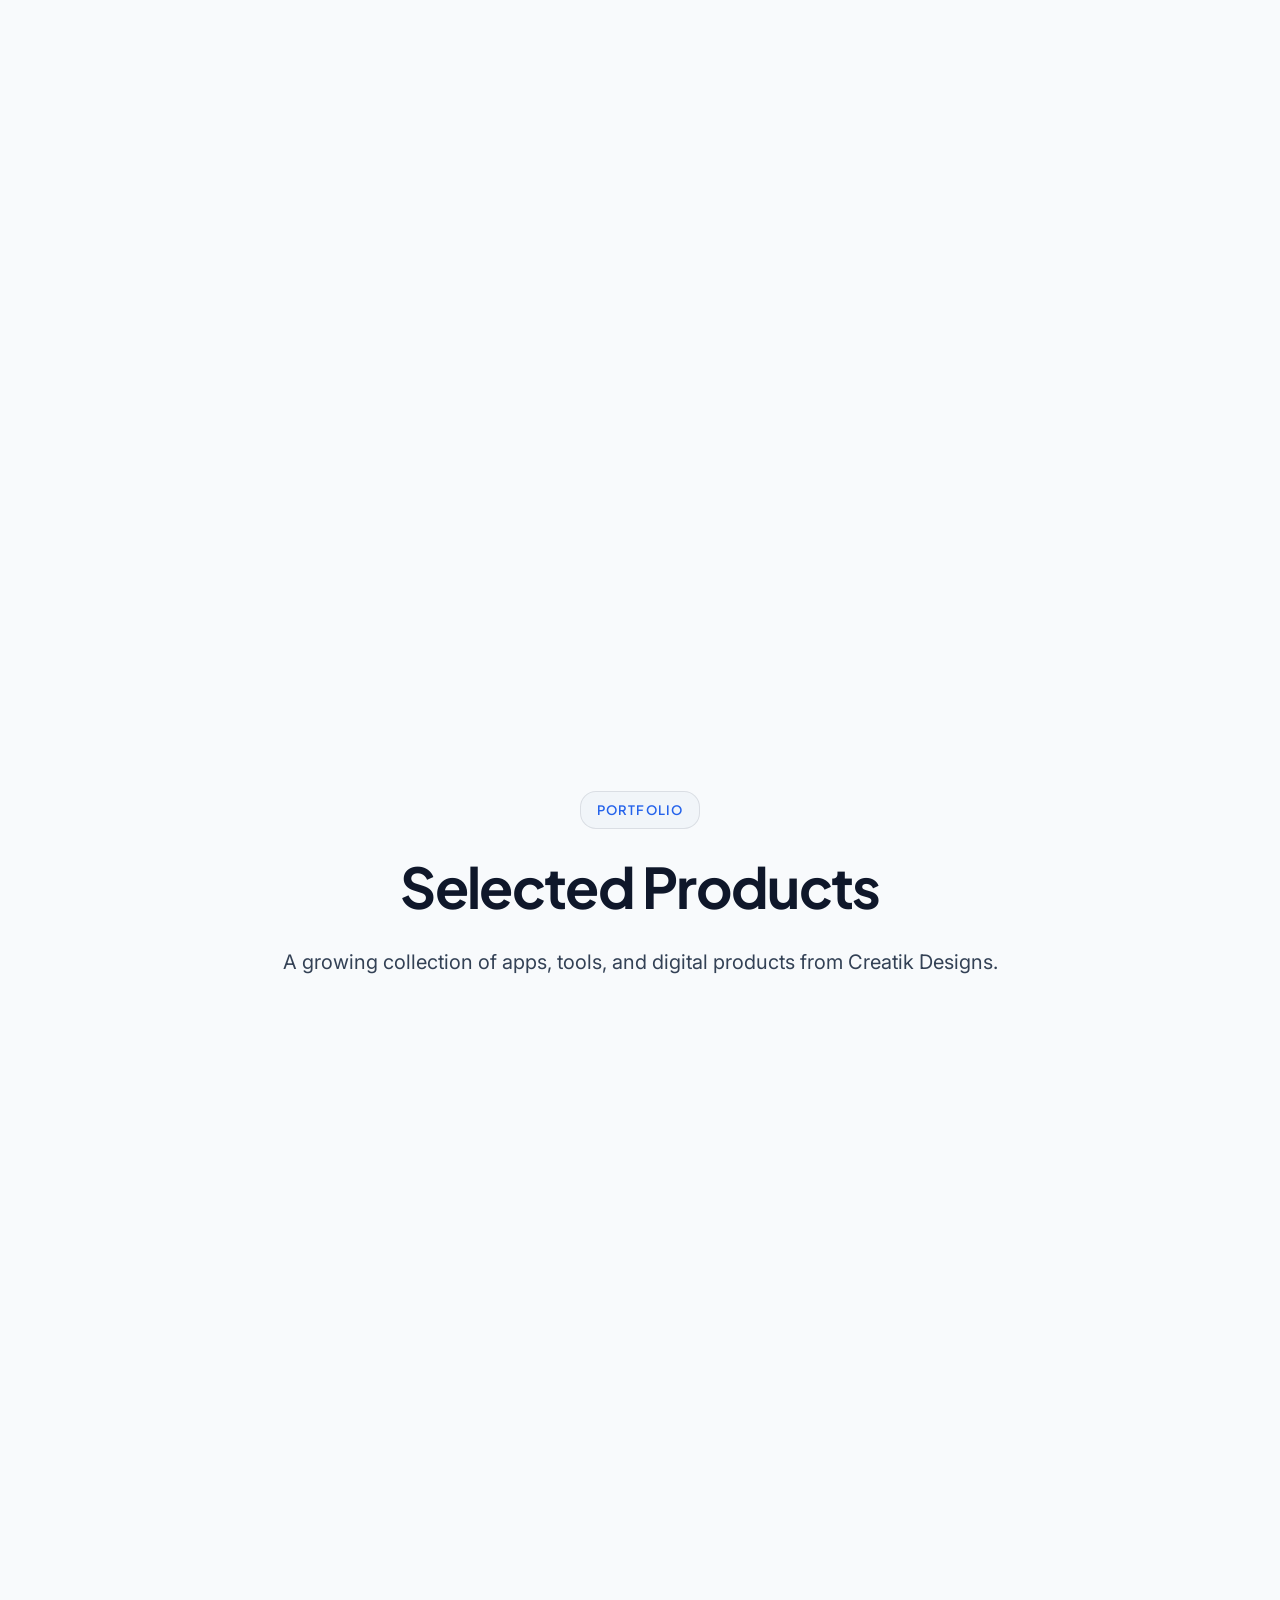
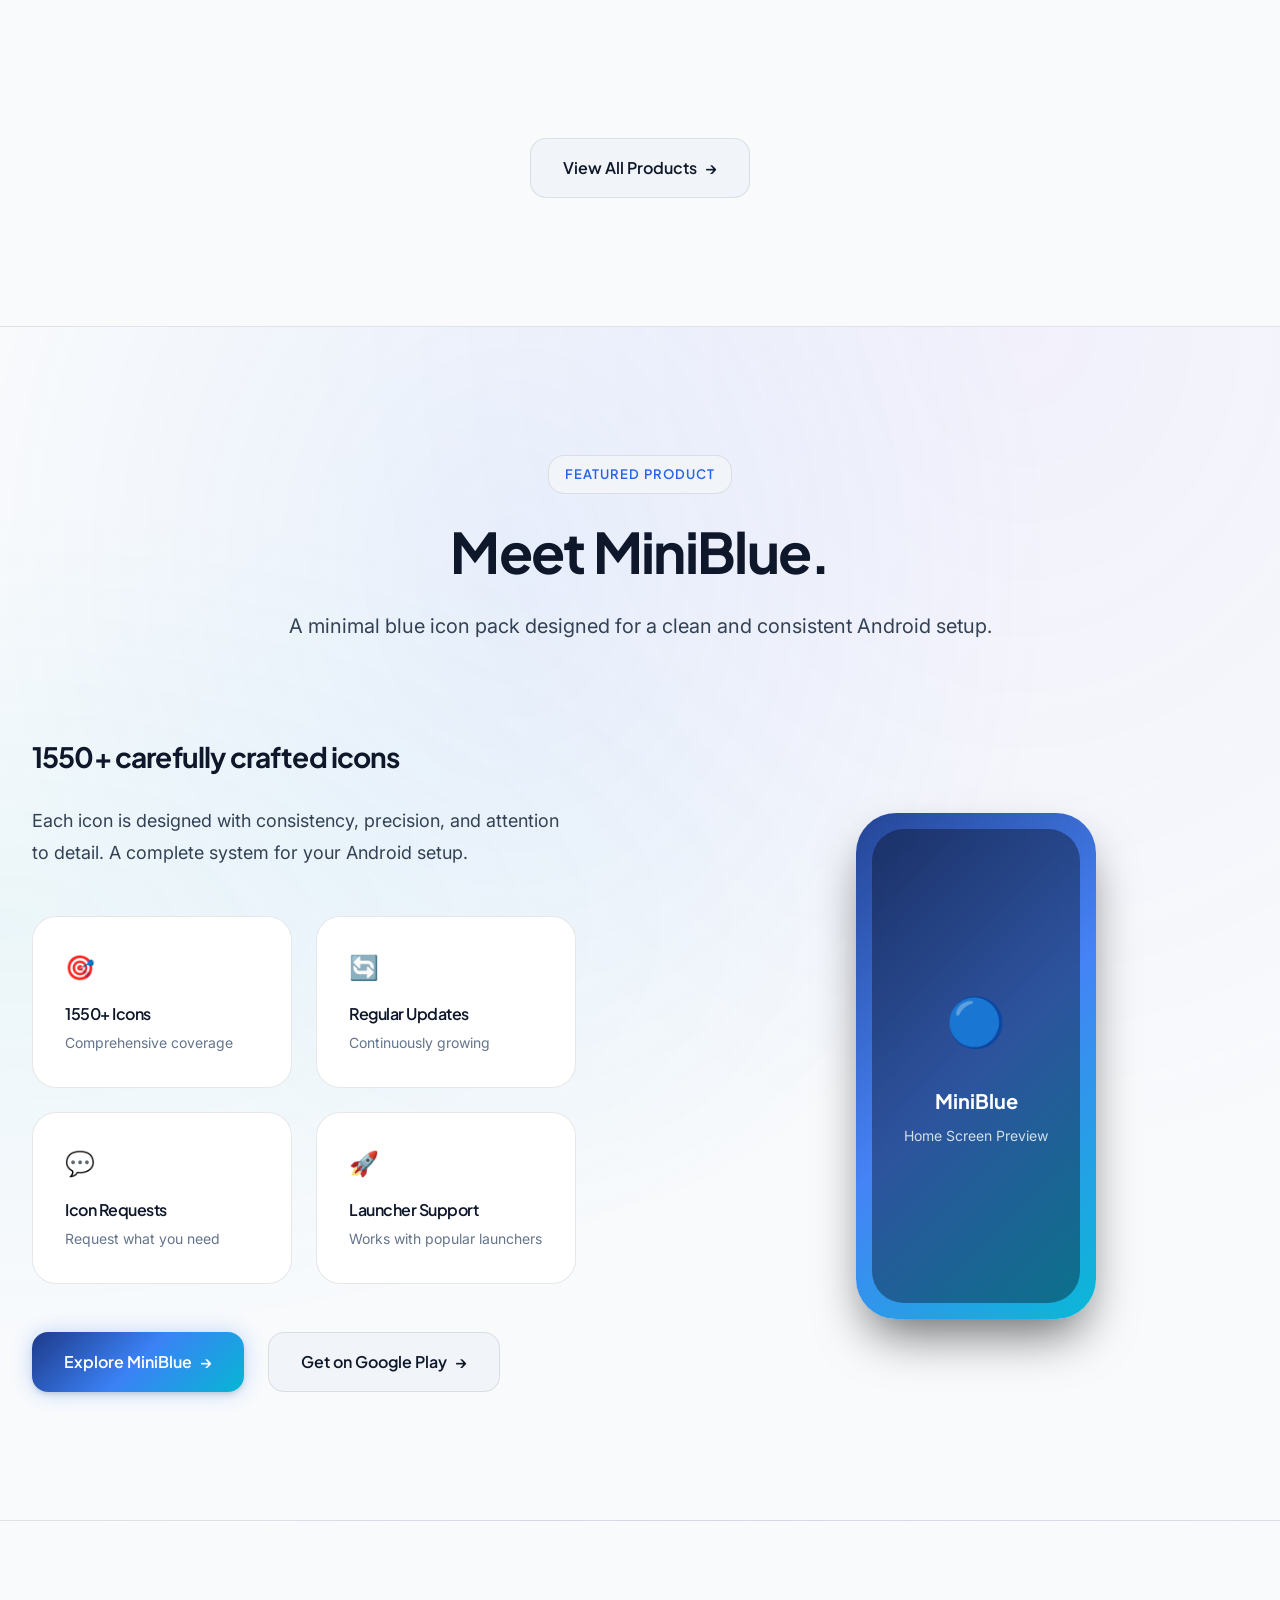
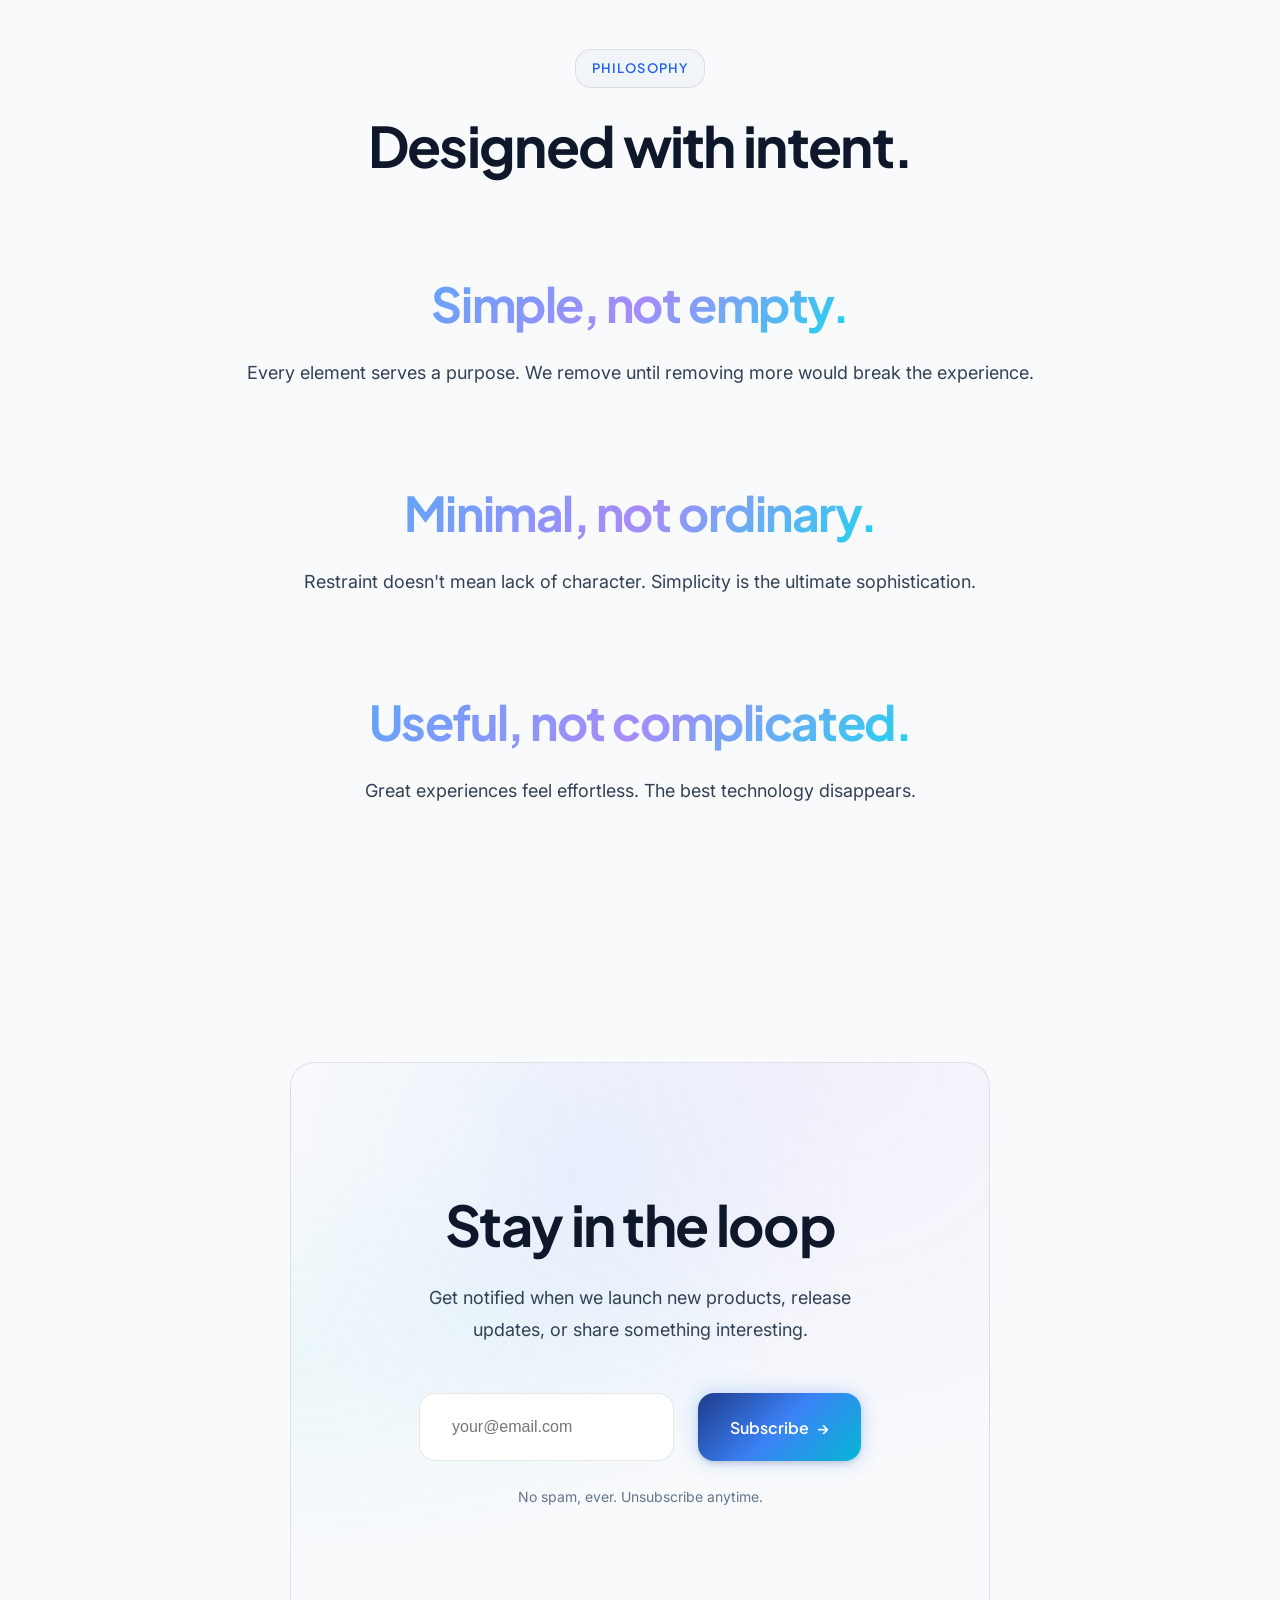
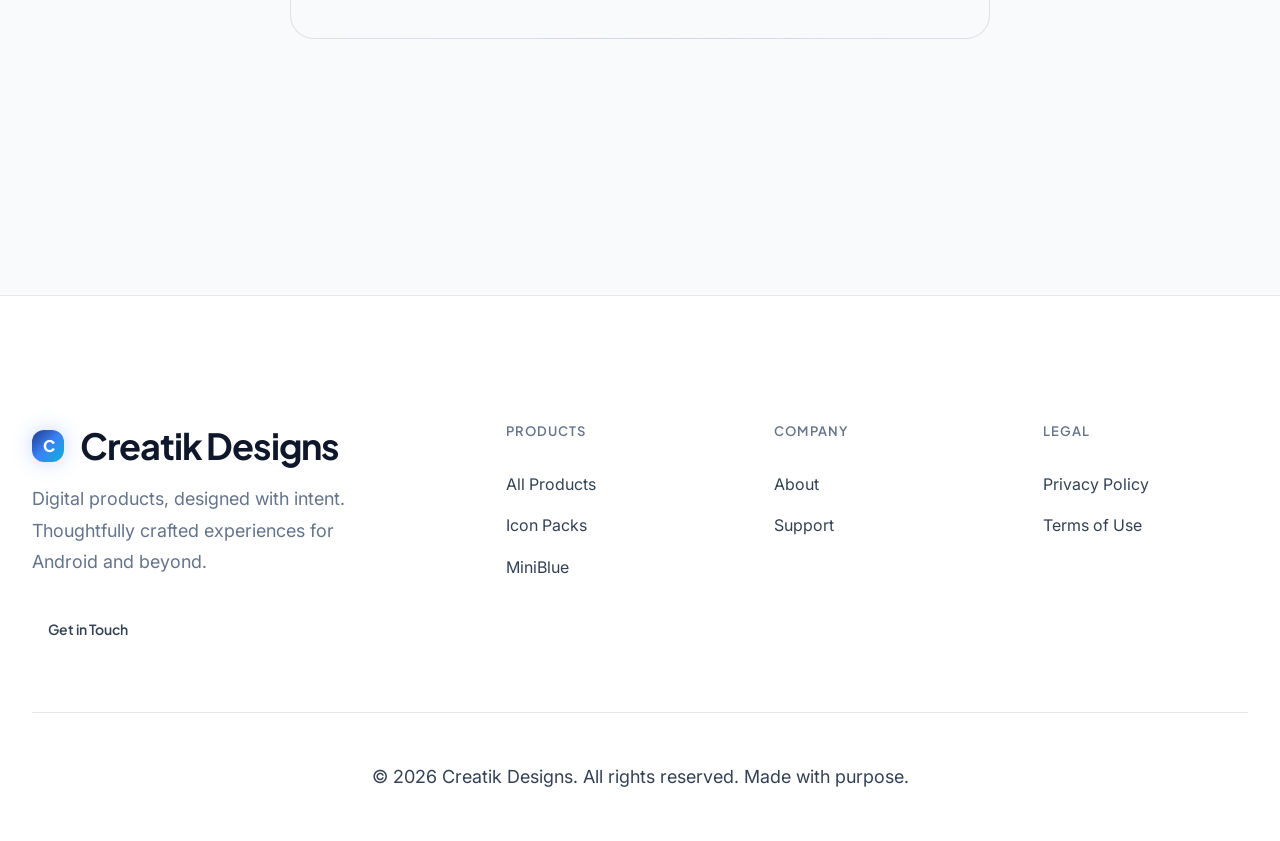
==== commit d9e54727: "Update index.html" ====
--- a/index.html
+++ b/index.html
@@ -44,6 +44,31 @@
 
   <!-- Favicon - ब्राउज़र टैब में दिखने वाला छोटा icon -->
   <link rel="icon" type="image/svg+xml" href="data:image/svg+xml,%3Csvg xmlns='http://www.w3.org/2000/svg' viewBox='0 0 100 100'%3E%3Cdefs%3E%3ClinearGradient id='grad' x1='0%25' y1='0%25' x2='100%25' y2='100%25'%3E%3Cstop offset='0%25' stop-color='%233b82f6'/%3E%3Cstop offset='100%25' stop-color='%238b5cf6'/%3E%3C/linearGradient%3E%3C/defs%3E%3Crect width='100' height='100' rx='20' fill='url(%23grad)'/%3E%3Ctext x='50' y='68' font-family='Arial' font-size='55' font-weight='bold' fill='white' text-anchor='middle'%3EC%3C/text%3E%3C/svg%3E">
+  <style>
+    /* Mobile responsive fixes for Home page */
+    .home-two-col-grid {
+      display: grid;
+      grid-template-columns: 1fr 1fr;
+      gap: var(--space-4xl);
+      align-items: center;
+    }
+
+    @media (max-width: 768px) {
+      .home-two-col-grid {
+        grid-template-columns: 1fr;
+        gap: var(--space-2xl);
+      }
+
+      .home-two-col-grid > * {
+        order: unset !important;
+      }
+
+      .home-two-col-grid .device-mockup {
+        max-width: 240px;
+        margin: 0 auto;
+      }
+    }
+  </style>
 </head>
 <body>
 
@@ -407,7 +432,7 @@
         </p>
       </div>
 
-      <div style="display: grid; grid-template-columns: 1fr 1fr; gap: var(--space-4xl); align-items: center;">
+      <div class="home-two-col-grid">
         <div class="device-mockup" style="order: 2;">
           <div style="width: 100%; max-width: 320px; margin: 0 auto; aspect-ratio: 9/19; background: linear-gradient(135deg, #1e3a8a, #3b82f6, #06b6d4); border-radius: 2.5rem; padding: 1rem; box-shadow: var(--shadow-2xl); position: relative;">
             <div style="position: absolute; inset: 0; border-radius: 2.5rem; background: var(--gradient-text); opacity: 0.1;"></div>
--- a/assets/css/design-system.css
+++ b/assets/css/design-system.css
@@ -0,0 +1,583 @@
+/* ===============================================
+   CREATIK DESIGNS — DESIGN SYSTEM CSS
+
+   यह file पूरी website की main styling है।
+   यहां colors, fonts, spacing, और design tokens हैं।
+
+   🔧 WHAT TO CHANGE (क्या बदलें):
+
+   1. COLORS (Line ~8-25):
+      - --primary: मुख्य रंग (buttons, links)
+      - --accent: दूसरा रंग (highlights)
+      - --bg: background color
+      - --text: text color
+
+   2. FONTS (Line ~132):
+      - Font family बदल सकते हो
+      - Google Fonts से नई fonts use कर सकते हो
+
+   3. SPACING (Line ~42-50):
+      - Padding और margin sizes
+
+   ⚠️ DON'T CHANGE (मत छुएं):
+   - CSS Variables के नाम
+   - Gradient definitions
+   - Shadow variables
+   - Media queries
+   =============================================== */
+
+/* Import Premium Typography */
+/* 🔧 नई font जोड़ने के लिए Google Fonts से link लें */
+@import url('https://fonts.googleapis.com/css2?family=Inter:wght@400;500;600;700;800;900&family=Plus+Jakarta+Sans:wght@400;500;600;700;800&display=swap');
+
+:root {
+  /* ===============================================
+     COLOR PALETTE (रंग पैलेट)
+
+     🔧 COLOR CHART:
+     - Primary: नीला/blue - main brand color
+     - Accent: बैंगनी/purple - highlights
+     - Cyan: cyan - special effects
+     - Background: गहरा नीला/काला
+     - Surface: card backgrounds
+     - Text: सफेद/light gray
+     =============================================== */
+
+  /* Core Colors - ये main brand colors हैं */
+  --bg: #0a0e1a;          /* 🔧 Main background - गहरा */
+  --surface: #111827;     /* 🔧 Card/container background */
+  --surface-2: #1a2332;   /* 🔧 Secondary surfaces */
+  --surface-3: #242d3f;   /* 🔧 Tertiary surfaces */
+
+  --text: #f8fafc;        /* 🔧 Main text color - सफेद */
+  --text-secondary: #cbd5e1;  /* 🔧 Secondary text */
+  --text-muted: #64748b;      /* 🔧 Muted/gray text */
+
+  /* Brand Colors - ये आपके brand के colors हैं */
+  --primary: #3b82f6;     /* 🔧 MAIN COLOR - नीला (#3b82f6 को अपने color से बदलें) */
+  --primary-hover: #60a5fa;   /* 🔧 Button hover color */
+  --accent: #8b5cf6;      /* 🔧 ACCENT COLOR - बैंगनी */
+  --accent-hover: #a78bfa;
+  --cyan: #06b6d4;        /* 🔧 Special highlight color */
+  --violet: #8b5cf6;      /* 🔧 Secondary accent */
+
+  /* Product-specific colors */
+  --miniblue-primary: #3b82f6;  /* 🔧 MiniBlue product color */
+  --miniblue-glow: rgba(59, 130, 246, 0.3);
+
+  /* Gradients */
+  --gradient-primary: linear-gradient(135deg, #1e3a8a 0%, #3b82f6 50%, #06b6d4 100%);
+  --gradient-secondary: linear-gradient(135deg, #581c87 0%, #8b5cf6 50%, #06b6d4 100%);
+  --gradient-mesh:
+    radial-gradient(at 40% 20%, rgba(59, 130, 246, 0.15) 0px, transparent 50%),
+    radial-gradient(at 80% 0%, rgba(139, 92, 246, 0.12) 0px, transparent 50%),
+    radial-gradient(at 0% 50%, rgba(6, 182, 212, 0.1) 0px, transparent 50%),
+    radial-gradient(at 80% 50%, rgba(59, 130, 246, 0.1) 0px, transparent 50%),
+    radial-gradient(at 0% 100%, rgba(139, 92, 246, 0.15) 0px, transparent 50%);
+  --gradient-text: linear-gradient(135deg, #60a5fa 0%, #a78bfa 50%, #22d3ee 100%);
+  --gradient-ambient: radial-gradient(ellipse at top, rgba(59, 130, 246, 0.15) 0%, transparent 50%);
+  --gradient-ambient-purple: radial-gradient(ellipse at bottom right, rgba(139, 92, 246, 0.15) 0%, transparent 50%);
+  --gradient-glow: radial-gradient(circle at center, rgba(59, 130, 246, 0.2) 0%, transparent 70%);
+  --gradient-card-border: linear-gradient(135deg, rgba(59, 130, 246, 0.5), rgba(139, 92, 246, 0.5), rgba(6, 182, 212, 0.5));
+
+  /* Spacing */
+  --space-xs: 0.5rem;
+  --space-sm: 1rem;
+  --space-md: 1.5rem;
+  --space-lg: 2rem;
+  --space-xl: 3rem;
+  --space-2xl: 4rem;
+  --space-3xl: 6rem;
+  --space-4xl: 8rem;
+
+  /* Radius */
+  --radius-sm: 0.5rem;
+  --radius-md: 0.75rem;
+  --radius-lg: 1rem;
+  --radius-xl: 1.5rem;
+  --radius-2xl: 2rem;
+
+  /* Shadows */
+  --shadow-sm: 0 1px 2px 0 rgba(0, 0, 0, 0.3);
+  --shadow-md: 0 4px 6px -1px rgba(0, 0, 0, 0.4), 0 2px 4px -1px rgba(0, 0, 0, 0.3);
+  --shadow-lg: 0 10px 15px -3px rgba(0, 0, 0, 0.5), 0 4px 6px -2px rgba(0, 0, 0, 0.3);
+  --shadow-xl: 0 20px 25px -5px rgba(0, 0, 0, 0.5), 0 10px 10px -5px rgba(0, 0, 0, 0.3);
+  --shadow-2xl: 0 25px 50px -12px rgba(0, 0, 0, 0.6);
+  --shadow-glow: 0 0 20px rgba(59, 130, 246, 0.3);
+  --shadow-glow-lg: 0 0 40px rgba(59, 130, 246, 0.4);
+  --shadow-glow-purple: 0 0 30px rgba(139, 92, 246, 0.3);
+
+  /* Container */
+  --container-sm: 640px;
+  --container-md: 768px;
+  --container-lg: 1024px;
+  --container-xl: 1280px;
+  --container-2xl: 1536px;
+
+  /* Transitions */
+  --transition-fast: 150ms cubic-bezier(0.4, 0, 0.2, 1);
+  --transition-base: 300ms cubic-bezier(0.4, 0, 0.2, 1);
+  --transition-slow: 500ms cubic-bezier(0.4, 0, 0.2, 1);
+  --transition-spring: 600ms cubic-bezier(0.34, 1.56, 0.64, 1);
+  --transition-bounce: 800ms cubic-bezier(0.68, -0.55, 0.265, 1.55);
+}
+
+/* Light theme */
+[data-theme="light"] {
+  --bg: #f8fafc;
+  --surface: #ffffff;
+  --surface-2: #f1f5f9;
+  --surface-3: #e2e8f0;
+  --text: #0f172a;
+  --text-secondary: #334155;
+  --text-muted: #64748b;
+  --primary: #2563eb;
+  --primary-hover: #3b82f6;
+  --accent: #7c3aed;
+  --border: rgba(15, 23, 42, 0.1);
+  --border-hover: rgba(15, 23, 42, 0.2);
+  --gradient-mesh:
+    radial-gradient(at 40% 20%, rgba(59, 130, 246, 0.08) 0px, transparent 50%),
+    radial-gradient(at 80% 0%, rgba(139, 92, 246, 0.06) 0px, transparent 50%),
+    radial-gradient(at 0% 50%, rgba(6, 182, 212, 0.05) 0px, transparent 50%);
+  --shadow-sm: 0 1px 2px 0 rgba(0, 0, 0, 0.05);
+  --shadow-md: 0 4px 6px -1px rgba(0, 0, 0, 0.1), 0 2px 4px -1px rgba(0, 0, 0, 0.06);
+  --shadow-lg: 0 10px 15px -3px rgba(0, 0, 0, 0.1), 0 4px 6px -2px rgba(0, 0, 0, 0.05);
+  --shadow-xl: 0 20px 25px -5px rgba(0, 0, 0, 0.1), 0 10px 10px -5px rgba(0, 0, 0, 0.04);
+}
+
+/* Reset & Base */
+* {
+  margin: 0;
+  padding: 0;
+  box-sizing: border-box;
+}
+
+html {
+  scroll-behavior: smooth;
+}
+
+@media (prefers-reduced-motion: reduce) {
+  html {
+    scroll-behavior: auto;
+  }
+
+  *,
+  *::before,
+  *::after {
+    animation-duration: 0.01ms !important;
+    animation-iteration-count: 1 !important;
+    transition-duration: 0.01ms !important;
+  }
+}
+
+body {
+  font-family: 'Inter', -apple-system, BlinkMacSystemFont, 'Segoe UI', sans-serif;
+  -webkit-font-smoothing: antialiased;
+  -moz-osx-font-smoothing: grayscale;
+  background: var(--bg);
+  color: var(--text);
+  line-height: 1.6;
+  overflow-x: hidden;
+  position: relative;
+}
+
+/* Mesh gradient background */
+body::before {
+  content: '';
+  position: fixed;
+  inset: 0;
+  background: var(--gradient-mesh);
+  animation: meshGradient 20s ease infinite;
+  pointer-events: none;
+  z-index: -2;
+}
+
+@keyframes meshGradient {
+  0%, 100% {
+    opacity: 1;
+    transform: scale(1);
+  }
+  50% {
+    opacity: 0.8;
+    transform: scale(1.1);
+  }
+}
+
+/* Typography */
+h1, h2, h3, h4, h5, h6 {
+  font-family: 'Plus Jakarta Sans', 'Inter', sans-serif;
+  font-weight: 700;
+  line-height: 1.2;
+  letter-spacing: -0.03em;
+}
+
+h1 {
+  font-size: clamp(2.5rem, 6vw, 4.5rem);
+  font-weight: 800;
+}
+
+h2 {
+  font-size: clamp(2rem, 5vw, 3.5rem);
+  font-weight: 700;
+}
+
+h3 {
+  font-size: clamp(1.5rem, 3vw, 2.25rem);
+  font-weight: 700;
+}
+
+h4 {
+  font-size: clamp(1.25rem, 2.5vw, 1.75rem);
+  font-weight: 600;
+}
+
+p {
+  font-size: clamp(1rem, 1.5vw, 1.125rem);
+  line-height: 1.75;
+  color: var(--text-secondary);
+}
+
+a {
+  color: var(--primary);
+  text-decoration: none;
+  transition: color var(--transition-fast);
+}
+
+a:hover {
+  color: var(--primary-hover);
+}
+
+/* Gradient text */
+.gradient-text {
+  background: var(--gradient-text);
+  -webkit-background-clip: text;
+  -webkit-text-fill-color: transparent;
+  background-clip: text;
+}
+
+/* Container */
+.container {
+  width: 100%;
+  max-width: var(--container-xl);
+  margin: 0 auto;
+  padding: 0 var(--space-lg);
+}
+
+.container-sm {
+  max-width: var(--container-sm);
+}
+
+.container-lg {
+  max-width: var(--container-2xl);
+}
+
+/* Section */
+section {
+  padding: var(--space-4xl) 0;
+  position: relative;
+}
+
+@media (max-width: 768px) {
+  section {
+    padding: var(--space-3xl) 0;
+  }
+}
+
+/* Grid */
+.grid {
+  display: grid;
+  gap: var(--space-lg);
+}
+
+.grid-2 {
+  grid-template-columns: repeat(auto-fit, minmax(300px, 1fr));
+}
+
+.grid-3 {
+  grid-template-columns: repeat(auto-fit, minmax(280px, 1fr));
+}
+
+/* Bento Grid */
+.bento-grid {
+  display: grid;
+  grid-template-columns: repeat(3, 1fr);
+  grid-template-rows: auto;
+  gap: var(--space-md);
+}
+
+.bento-grid .bento-item:nth-child(1) {
+  grid-column: span 2;
+}
+
+.bento-grid .bento-item:nth-child(4) {
+  grid-column: span 2;
+}
+
+@media (max-width: 768px) {
+  .bento-grid {
+    grid-template-columns: 1fr;
+  }
+
+  .bento-grid .bento-item {
+    grid-column: span 1 !important;
+  }
+}
+
+/* Buttons */
+.btn {
+  display: inline-flex;
+  align-items: center;
+  justify-content: center;
+  gap: var(--space-xs);
+  padding: var(--space-sm) var(--space-lg);
+  font-family: 'Plus Jakarta Sans', sans-serif;
+  font-size: 1rem;
+  font-weight: 600;
+  border: none;
+  border-radius: var(--radius-lg);
+  cursor: pointer;
+  transition: all var(--transition-base);
+  text-decoration: none;
+  white-space: nowrap;
+  position: relative;
+  overflow: hidden;
+}
+
+.btn::before {
+  content: '';
+  position: absolute;
+  inset: 0;
+  background: linear-gradient(135deg, rgba(255,255,255,0.1), transparent);
+  opacity: 0;
+  transition: opacity var(--transition-base);
+}
+
+.btn:hover::before {
+  opacity: 1;
+}
+
+.btn-primary {
+  background: var(--gradient-primary);
+  color: white;
+  box-shadow: var(--shadow-md), var(--shadow-glow);
+  transform: translateY(0);
+}
+
+.btn-primary:hover {
+  transform: translateY(-3px);
+  box-shadow: var(--shadow-xl), var(--shadow-glow-lg);
+}
+
+.btn-secondary {
+  background: var(--surface-2);
+  color: var(--text);
+  border: 1px solid var(--border);
+  backdrop-filter: blur(10px);
+}
+
+.btn-secondary:hover {
+  background: var(--surface-3);
+  border-color: var(--border-hover);
+  transform: translateY(-3px);
+  box-shadow: var(--shadow-lg);
+}
+
+.btn-ghost {
+  background: transparent;
+  color: var(--text-secondary);
+}
+
+.btn-ghost:hover {
+  color: var(--text);
+  background: var(--surface-2);
+}
+
+.btn .arrow {
+  transition: transform var(--transition-spring);
+  display: inline-block;
+}
+
+.btn:hover .arrow {
+  transform: translateX(4px);
+}
+
+/* Ripple effect */
+.btn .ripple {
+  position: absolute;
+  border-radius: 50%;
+  background: rgba(255, 255, 255, 0.3);
+  transform: scale(0);
+  animation: ripple 0.6s ease-out;
+  pointer-events: none;
+}
+
+@keyframes ripple {
+  to {
+    transform: scale(4);
+    opacity: 0;
+  }
+}
+
+/* Cards */
+.card {
+  background: var(--surface);
+  border: 1px solid var(--border);
+  border-radius: var(--radius-xl);
+  padding: var(--space-lg);
+  transition: all var(--transition-base);
+  position: relative;
+  overflow: hidden;
+}
+
+.card::before {
+  content: '';
+  position: absolute;
+  inset: 0;
+  background: var(--gradient-glow);
+  opacity: 0;
+  transition: opacity var(--transition-base);
+  pointer-events: none;
+}
+
+.card::after {
+  content: '';
+  position: absolute;
+  inset: 0;
+  border-radius: var(--radius-xl);
+  padding: 1px;
+  background: var(--gradient-card-border);
+  -webkit-mask:
+    linear-gradient(#fff 0 0) content-box,
+    linear-gradient(#fff 0 0);
+  -webkit-mask-composite: xor;
+  mask-composite: exclude;
+  opacity: 0;
+  transition: opacity var(--transition-base);
+  pointer-events: none;
+}
+
+.card:hover {
+  transform: translateY(-6px);
+  box-shadow: var(--shadow-xl);
+}
+
+.card:hover::before {
+  opacity: 1;
+}
+
+.card:hover::after {
+  opacity: 1;
+}
+
+/* Badge */
+.badge {
+  display: inline-flex;
+  align-items: center;
+  gap: var(--space-xs);
+  padding: 0.375rem 0.875rem;
+  font-family: 'Plus Jakarta Sans', sans-serif;
+  font-size: 0.875rem;
+  font-weight: 600;
+  border-radius: var(--radius-md);
+  background: var(--surface-2);
+  color: var(--text-secondary);
+  border: 1px solid var(--border);
+  transition: all var(--transition-base);
+}
+
+.badge-primary {
+  background: rgba(59, 130, 246, 0.15);
+  color: var(--primary);
+  border-color: rgba(59, 130, 246, 0.3);
+}
+
+.badge-success {
+  background: rgba(34, 197, 94, 0.15);
+  color: #22c55e;
+  border-color: rgba(34, 197, 94, 0.3);
+}
+
+/* Noise texture overlay */
+body::after {
+  content: '';
+  position: fixed;
+  inset: 0;
+  background-image: url("data:image/svg+xml,%3Csvg viewBox='0 0 400 400' xmlns='http://www.w3.org/2000/svg'%3E%3Cfilter id='noiseFilter'%3E%3CfeTurbulence type='fractalNoise' baseFrequency='0.9' numOctaves='3' stitchTiles='stitch'/%3E%3C/filter%3E%3Crect width='100%25' height='100%25' filter='url(%23noiseFilter)'/%3E%3C/svg%3E");
+  opacity: 0.02;
+  pointer-events: none;
+  z-index: 9999;
+}
+
+/* Utility classes */
+.text-center { text-align: center; }
+.text-muted { color: var(--text-muted); }
+
+.mt-sm { margin-top: var(--space-sm); }
+.mt-md { margin-top: var(--space-md); }
+.mt-lg { margin-top: var(--space-lg); }
+.mt-xl { margin-top: var(--space-xl); }
+.mt-2xl { margin-top: var(--space-2xl); }
+
+.mb-sm { margin-bottom: var(--space-sm); }
+.mb-md { margin-bottom: var(--space-md); }
+.mb-lg { margin-bottom: var(--space-lg); }
+.mb-xl { margin-bottom: var(--space-xl); }
+.mb-2xl { margin-bottom: var(--space-2xl); }
+
+.hidden { display: none; }
+
+/* Focus styles */
+:focus-visible {
+  outline: 2px solid var(--primary);
+  outline-offset: 3px;
+}
+
+button:focus-visible,
+a:focus-visible {
+  outline: 2px solid var(--primary);
+  outline-offset: 4px;
+}
+
+/* Shimmer loading effect */
+.shimmer {
+  background: linear-gradient(
+    90deg,
+    var(--surface-2) 0%,
+    var(--surface-3) 50%,
+    var(--surface-2) 100%
+  );
+  background-size: 200% 100%;
+  animation: shimmer 1.5s infinite;
+}
+
+@keyframes shimmer {
+  0% { background-position: -200% 0; }
+  100% { background-position: 200% 0; }
+}
+
+/* Custom scrollbar */
+::-webkit-scrollbar {
+  width: 10px;
+  height: 10px;
+}
+
+::-webkit-scrollbar-track {
+  background: var(--bg);
+}
+
+::-webkit-scrollbar-thumb {
+  background: var(--surface-3);
+  border-radius: var(--radius-sm);
+  border: 2px solid var(--bg);
+}
+
+::-webkit-scrollbar-thumb:hover {
+  background: var(--primary);
+}
+
+/* Selection */
+::selection {
+  background: rgba(59, 130, 246, 0.3);
+  color: var(--text);
+}
--- a/assets/css/components.css
+++ b/assets/css/components.css
@@ -0,0 +1,991 @@
+/* CREATIK DESIGNS — ENHANCED COMPONENTS */
+
+/* Navigation */
+.navbar {
+  position: fixed;
+  top: 0;
+  left: 0;
+  right: 0;
+  z-index: 1000;
+  padding: var(--space-md) 0;
+  transition: all var(--transition-base);
+}
+
+.navbar.scrolled {
+  background: rgba(10, 14, 26, 0.85);
+  backdrop-filter: blur(20px);
+  -webkit-backdrop-filter: blur(20px);
+  border-bottom: 1px solid var(--border);
+  box-shadow: var(--shadow-xl);
+}
+
+[data-theme="light"] .navbar.scrolled {
+  background: rgba(248, 250, 252, 0.9);
+}
+
+.navbar .container {
+  display: flex;
+  align-items: center;
+  justify-content: space-between;
+}
+
+.navbar-brand {
+  font-family: 'Plus Jakarta Sans', sans-serif;
+  font-size: 1.375rem;
+  font-weight: 800;
+  color: var(--text);
+  text-decoration: none;
+  letter-spacing: -0.03em;
+  display: flex;
+  align-items: center;
+  gap: var(--space-sm);
+  transition: all var(--transition-base);
+}
+
+.navbar-brand:hover {
+  color: var(--primary);
+  transform: scale(1.02);
+}
+
+/* Logo mark */
+.logo-mark {
+  width: 36px;
+  height: 36px;
+  background: var(--gradient-primary);
+  border-radius: var(--radius-md);
+  display: flex;
+  align-items: center;
+  justify-content: center;
+  font-weight: 800;
+  font-size: 1.125rem;
+  color: white;
+  box-shadow: var(--shadow-glow);
+}
+
+.navbar-nav {
+  display: flex;
+  align-items: center;
+  gap: var(--space-xl);
+  list-style: none;
+}
+
+.navbar-nav a {
+  font-family: 'Plus Jakarta Sans', sans-serif;
+  font-weight: 500;
+  color: var(--text-secondary);
+  transition: all var(--transition-fast);
+  position: relative;
+  padding: var(--space-xs) 0;
+}
+
+.navbar-nav a:hover {
+  color: var(--text);
+}
+
+.navbar-nav a::after {
+  content: '';
+  position: absolute;
+  bottom: -2px;
+  left: 0;
+  right: 0;
+  height: 2px;
+  background: var(--gradient-primary);
+  transform: scaleX(0);
+  transform-origin: left;
+  transition: transform var(--transition-base);
+}
+
+.navbar-nav a:hover::after,
+.navbar-nav a.active::after {
+  transform: scaleX(1);
+}
+
+.navbar-nav a.active {
+  color: var(--primary);
+}
+
+.navbar-actions {
+  display: flex;
+  align-items: center;
+  gap: var(--space-md);
+}
+
+/* Theme toggle - Enhanced */
+.theme-toggle {
+  width: 44px;
+  height: 44px;
+  border-radius: var(--radius-lg);
+  background: var(--surface-2);
+  border: 1px solid var(--border);
+  color: var(--text);
+  cursor: pointer;
+  display: flex;
+  align-items: center;
+  justify-content: center;
+  transition: all var(--transition-base);
+  position: relative;
+  overflow: hidden;
+}
+
+.theme-toggle:hover {
+  background: var(--surface-3);
+  border-color: var(--border-hover);
+  transform: scale(1.05);
+}
+
+.theme-toggle .icon {
+  position: absolute;
+  transition: all var(--transition-base);
+}
+
+.theme-toggle .sun-icon {
+  opacity: 0;
+  transform: rotate(-90deg) scale(0);
+}
+
+.theme-toggle .moon-icon {
+  opacity: 1;
+  transform: rotate(0) scale(1);
+}
+
+[data-theme="light"] .theme-toggle .sun-icon {
+  opacity: 1;
+  transform: rotate(0) scale(1);
+}
+
+[data-theme="light"] .theme-toggle .moon-icon {
+  opacity: 0;
+  transform: rotate(90deg) scale(0);
+}
+
+/* Mobile menu */
+.mobile-menu-toggle {
+  display: none;
+  width: 44px;
+  height: 44px;
+  border-radius: var(--radius-lg);
+  background: var(--surface-2);
+  border: 1px solid var(--border);
+  color: var(--text);
+  cursor: pointer;
+  align-items: center;
+  justify-content: center;
+  transition: all var(--transition-base);
+  position: relative;
+}
+
+.mobile-menu-toggle:hover {
+  background: var(--surface-3);
+}
+
+.mobile-menu-toggle .menu-icon span {
+  display: block;
+  width: 20px;
+  height: 2px;
+  background: var(--text);
+  margin: 4px 0;
+  transition: all var(--transition-base);
+  border-radius: 2px;
+}
+
+.mobile-menu-toggle.active .menu-icon span:nth-child(1) {
+  transform: rotate(45deg) translate(5px, 5px);
+}
+
+.mobile-menu-toggle.active .menu-icon span:nth-child(2) {
+  opacity: 0;
+  transform: translateX(-10px);
+}
+
+.mobile-menu-toggle.active .menu-icon span:nth-child(3) {
+  transform: rotate(-45deg) translate(5px, -5px);
+}
+
+.mobile-menu {
+  position: fixed;
+  top: 0;
+  right: -100%;
+  width: 100%;
+  max-width: 400px;
+  height: 100vh;
+  background: var(--surface);
+  border-left: 1px solid var(--border);
+  padding: var(--space-2xl);
+  transition: right var(--transition-slow);
+  z-index: 1001;
+  overflow-y: auto;
+  display: flex;
+  flex-direction: column;
+}
+
+.mobile-menu.active {
+  right: 0;
+}
+
+.mobile-menu-close {
+  width: 44px;
+  height: 44px;
+  border-radius: var(--radius-lg);
+  background: var(--surface-2);
+  border: 1px solid var(--border);
+  color: var(--text);
+  cursor: pointer;
+  display: flex;
+  align-items: center;
+  justify-content: center;
+  align-self: flex-end;
+  margin-bottom: var(--space-xl);
+  transition: all var(--transition-base);
+}
+
+.mobile-menu-close:hover {
+  background: var(--surface-3);
+  transform: rotate(90deg);
+}
+
+.mobile-menu-nav {
+  list-style: none;
+  display: flex;
+  flex-direction: column;
+  gap: var(--space-sm);
+}
+
+.mobile-menu-nav a {
+  display: flex;
+  align-items: center;
+  gap: var(--space-md);
+  padding: var(--space-md) var(--space-lg);
+  color: var(--text);
+  font-family: 'Plus Jakarta Sans', sans-serif;
+  font-weight: 600;
+  font-size: 1.25rem;
+  border-radius: var(--radius-lg);
+  transition: all var(--transition-base);
+}
+
+.mobile-menu-nav a:hover {
+  background: var(--surface-2);
+  transform: translateX(8px);
+}
+
+.mobile-overlay {
+  position: fixed;
+  inset: 0;
+  background: rgba(0, 0, 0, 0.6);
+  backdrop-filter: blur(8px);
+  opacity: 0;
+  visibility: hidden;
+  transition: all var(--transition-base);
+  z-index: 999;
+}
+
+.mobile-overlay.active {
+  opacity: 1;
+  visibility: visible;
+}
+
+@media (max-width: 768px) {
+  .navbar-nav,
+  .navbar .btn {
+    display: none;
+  }
+
+  .mobile-menu-toggle {
+    display: flex;
+  }
+}
+
+/* Hero - Enhanced */
+.hero {
+  min-height: 100vh;
+  display: flex;
+  align-items: center;
+  justify-content: center;
+  position: relative;
+  padding-top: 100px;
+  overflow: hidden;
+}
+
+/* Floating elements - Interactive */
+.hero-visual-container {
+  position: absolute;
+  inset: 0;
+  pointer-events: none;
+  overflow: hidden;
+}
+
+.floating-icon {
+  position: absolute;
+  width: 60px;
+  height: 60px;
+  background: var(--surface);
+  border: 1px solid var(--border);
+  border-radius: var(--radius-lg);
+  display: flex;
+  align-items: center;
+  justify-content: center;
+  font-size: 1.5rem;
+  box-shadow: var(--shadow-lg);
+  animation: floatIcon 6s ease-in-out infinite;
+  opacity: 0.7;
+}
+
+.floating-icon:nth-child(1) {
+  top: 15%;
+  left: 8%;
+  animation-delay: 0s;
+  width: 70px;
+  height: 70px;
+  background: linear-gradient(135deg, rgba(59, 130, 246, 0.2), rgba(139, 92, 246, 0.1));
+}
+
+.floating-icon:nth-child(2) {
+  top: 25%;
+  right: 12%;
+  animation-delay: -1.5s;
+  width: 50px;
+  height: 50px;
+}
+
+.floating-icon:nth-child(3) {
+  bottom: 25%;
+  left: 15%;
+  animation-delay: -3s;
+  width: 55px;
+  height: 55px;
+  background: linear-gradient(135deg, rgba(6, 182, 212, 0.2), rgba(59, 130, 246, 0.1));
+}
+
+.floating-icon:nth-child(4) {
+  bottom: 20%;
+  right: 10%;
+  animation-delay: -4.5s;
+}
+
+.floating-icon:nth-child(5) {
+  top: 50%;
+  left: 5%;
+  animation-delay: -2s;
+  width: 45px;
+  height: 45px;
+}
+
+.floating-icon:nth-child(6) {
+  top: 40%;
+  right: 5%;
+  animation-delay: -3.5s;
+}
+
+@keyframes floatIcon {
+  0%, 100% {
+    transform: translateY(0) rotate(0deg) scale(1);
+    opacity: 0.7;
+  }
+  50% {
+    transform: translateY(-25px) rotate(5deg) scale(1.05);
+    opacity: 0.9;
+  }
+}
+
+/* Hero content - Enhanced */
+.hero-content {
+  position: relative;
+  z-index: 1;
+  text-align: center;
+  max-width: 900px;
+  margin: 0 auto;
+}
+
+.hero-title {
+  margin-bottom: var(--space-lg);
+  animation: fadeInUp 0.8s ease-out;
+  line-height: 1.1;
+}
+
+.hero-description {
+  font-size: clamp(1.125rem, 2vw, 1.375rem);
+  color: var(--text-secondary);
+  margin-bottom: var(--space-xl);
+  max-width: 700px;
+  margin-left: auto;
+  margin-right: auto;
+  animation: fadeInUp 0.8s ease-out 0.2s both;
+}
+
+.hero-actions {
+  display: flex;
+  gap: var(--space-md);
+  justify-content: center;
+  flex-wrap: wrap;
+  animation: fadeInUp 0.8s ease-out 0.4s both;
+}
+
+.hero-visual {
+  margin-top: var(--space-3xl);
+  position: relative;
+  animation: fadeInUp 0.8s ease-out 0.6s both;
+}
+
+/* Abstract C mark - Brand identity */
+.brand-mark {
+  width: 120px;
+  height: 120px;
+  margin: 0 auto var(--space-xl);
+  position: relative;
+}
+
+.brand-mark svg {
+  width: 100%;
+  height: 100%;
+}
+
+.brand-mark .glow {
+  position: absolute;
+  inset: -20px;
+  background: radial-gradient(circle, rgba(59, 130, 246, 0.4) 0%, transparent 70%);
+  filter: blur(20px);
+  animation: pulseGlow 3s ease-in-out infinite;
+}
+
+@keyframes pulseGlow {
+  0%, 100% { transform: scale(1); opacity: 0.5; }
+  50% { transform: scale(1.1); opacity: 0.8; }
+}
+
+@keyframes fadeInUp {
+  from {
+    opacity: 0;
+    transform: translateY(40px);
+  }
+  to {
+    opacity: 1;
+    transform: translateY(0);
+  }
+}
+
+/* Product card - Enhanced */
+.product-card {
+  background: var(--surface);
+  border: 1px solid var(--border);
+  border-radius: var(--radius-xl);
+  overflow: hidden;
+  transition: all var(--transition-spring);
+  position: relative;
+  display: flex;
+  flex-direction: column;
+}
+
+.product-card::before {
+  content: '';
+  position: absolute;
+  inset: 0;
+  background: var(--gradient-glow);
+  opacity: 0;
+  transition: opacity var(--transition-base);
+  pointer-events: none;
+}
+
+.product-card:hover {
+  transform: translateY(-10px);
+  box-shadow: var(--shadow-2xl);
+}
+
+.product-card:hover::before {
+  opacity: 1;
+}
+
+.product-card-image {
+  width: 100%;
+  height: 280px;
+  background: var(--surface-2);
+  position: relative;
+  overflow: hidden;
+  display: flex;
+  align-items: center;
+  justify-content: center;
+}
+
+.product-card-image::after {
+  content: '';
+  position: absolute;
+  bottom: 0;
+  left: 0;
+  right: 0;
+  height: 100px;
+  background: linear-gradient(to top, var(--surface), transparent);
+  pointer-events: none;
+}
+
+.product-card-image img {
+  width: 100%;
+  height: 100%;
+  object-fit: cover;
+  transition: transform var(--transition-slow);
+}
+
+.product-card:hover .product-card-image img {
+  transform: scale(1.08);
+}
+
+.product-card-content {
+  padding: var(--space-xl);
+  flex: 1;
+  display: flex;
+  flex-direction: column;
+  position: relative;
+  z-index: 1;
+}
+
+.product-card-category {
+  font-family: 'Plus Jakarta Sans', sans-serif;
+  font-size: 0.8125rem;
+  font-weight: 600;
+  text-transform: uppercase;
+  letter-spacing: 0.08em;
+  color: var(--primary);
+  margin-bottom: var(--space-sm);
+}
+
+.product-card-title {
+  font-size: 1.625rem;
+  font-weight: 700;
+  margin-bottom: var(--space-sm);
+}
+
+.product-card-description {
+  color: var(--text-secondary);
+  margin-bottom: var(--space-lg);
+  flex: 1;
+}
+
+.product-card-footer {
+  display: flex;
+  align-items: center;
+  justify-content: space-between;
+  gap: var(--space-md);
+  flex-wrap: wrap;
+  margin-top: auto;
+}
+
+/* Feature card */
+.feature-card {
+  padding: var(--space-xl);
+  text-align: center;
+}
+
+.feature-icon {
+  width: 64px;
+  height: 64px;
+  margin: 0 auto var(--space-md);
+  background: var(--gradient-primary);
+  border-radius: var(--radius-xl);
+  display: flex;
+  align-items: center;
+  justify-content: center;
+  font-size: 1.75rem;
+  box-shadow: var(--shadow-glow);
+  transition: all var(--transition-spring);
+}
+
+.feature-card:hover .feature-icon {
+  transform: scale(1.15) rotate(8deg);
+  box-shadow: var(--shadow-glow-lg);
+}
+
+.feature-title {
+  font-size: 1.25rem;
+  margin-bottom: var(--space-sm);
+}
+
+.feature-description {
+  color: var(--text-secondary);
+}
+
+/* Category card */
+.category-card {
+  padding: var(--space-xl);
+  cursor: pointer;
+}
+
+.category-card .card-icon {
+  width: 56px;
+  height: 56px;
+  margin-bottom: var(--space-md);
+  background: var(--gradient-primary);
+  border-radius: var(--radius-lg);
+  display: flex;
+  align-items: center;
+  justify-content: center;
+  font-size: 1.625rem;
+  transition: all var(--transition-spring);
+}
+
+.category-card:hover .card-icon {
+  transform: scale(1.15) rotate(8deg);
+  box-shadow: var(--shadow-glow);
+}
+
+.category-card h3 {
+  margin-bottom: var(--space-sm);
+}
+
+.category-card p {
+  margin-bottom: var(--space-md);
+}
+
+.category-card .arrow {
+  display: inline-flex;
+  align-items: center;
+  gap: var(--space-xs);
+  color: var(--primary);
+  font-weight: 600;
+  transition: all var(--transition-base);
+}
+
+.category-card:hover .arrow {
+  gap: var(--space-md);
+}
+
+/* Device mockup - Enhanced */
+.device-mockup {
+  max-width: 320px;
+  margin: 0 auto;
+  animation: floatDevice 6s ease-in-out infinite;
+}
+
+.device-mockup img {
+  width: 100%;
+  height: auto;
+  filter: drop-shadow(0 30px 60px rgba(0, 0, 0, 0.4));
+}
+
+@keyframes floatDevice {
+  0%, 100% {
+    transform: translateY(0) rotate(0deg);
+  }
+  50% {
+    transform: translateY(-20px) rotate(-1deg);
+  }
+}
+
+/* Section header - Enhanced */
+.section-header {
+  text-align: center;
+  max-width: 800px;
+  margin: 0 auto var(--space-3xl);
+}
+
+.section-label {
+  display: inline-block;
+  padding: 0.5rem 1rem;
+  background: var(--surface-2);
+  border: 1px solid var(--border);
+  border-radius: var(--radius-lg);
+  font-family: 'Plus Jakarta Sans', sans-serif;
+  font-size: 0.8125rem;
+  font-weight: 600;
+  text-transform: uppercase;
+  letter-spacing: 0.08em;
+  color: var(--primary);
+  margin-bottom: var(--space-md);
+}
+
+.section-title {
+  margin-bottom: var(--space-md);
+}
+
+.section-description {
+  font-size: 1.25rem;
+  color: var(--text-secondary);
+}
+
+/* Footer - Enhanced */
+.footer {
+  border-top: 1px solid var(--border);
+  padding: var(--space-4xl) 0 var(--space-xl);
+  margin-top: var(--space-4xl);
+  background: var(--surface);
+}
+
+.footer-content {
+  display: grid;
+  grid-template-columns: 2fr 1fr 1fr 1fr;
+  gap: var(--space-2xl);
+  margin-bottom: var(--space-2xl);
+}
+
+.footer-brand {
+  max-width: 320px;
+}
+
+.footer-brand h3 {
+  margin-bottom: var(--space-sm);
+  display: flex;
+  align-items: center;
+  gap: var(--space-sm);
+}
+
+.footer-brand p {
+  color: var(--text-muted);
+  margin-bottom: var(--space-lg);
+}
+
+.footer-links h4 {
+  font-family: 'Plus Jakarta Sans', sans-serif;
+  font-size: 0.8125rem;
+  text-transform: uppercase;
+  letter-spacing: 0.08em;
+  color: var(--text-muted);
+  margin-bottom: var(--space-lg);
+}
+
+.footer-links ul {
+  list-style: none;
+  display: flex;
+  flex-direction: column;
+  gap: var(--space-sm);
+}
+
+.footer-links a {
+  color: var(--text-secondary);
+  transition: all var(--transition-fast);
+  display: inline-block;
+  position: relative;
+}
+
+.footer-links a::before {
+  content: '→';
+  position: absolute;
+  left: -20px;
+  opacity: 0;
+  transform: translateX(10px);
+  transition: all var(--transition-base);
+}
+
+.footer-links a:hover {
+  color: var(--primary);
+  transform: translateX(8px);
+}
+
+.footer-links a:hover::before {
+  opacity: 1;
+  transform: translateX(0);
+}
+
+.footer-bottom {
+  padding-top: var(--space-xl);
+  border-top: 1px solid var(--border);
+  text-align: center;
+  color: var(--text-muted);
+  font-size: 0.875rem;
+}
+
+@media (max-width: 768px) {
+  .footer-content {
+    grid-template-columns: 1fr;
+    gap: var(--space-xl);
+    text-align: center;
+  }
+
+  .footer-brand {
+    max-width: none;
+  }
+
+  .footer-brand h3 {
+    justify-content: center;
+  }
+
+  .footer-links {
+    text-align: center;
+  }
+}
+
+/* Scroll reveal - Enhanced */
+.reveal {
+  opacity: 0;
+  transform: translateY(50px);
+  transition: all 0.8s cubic-bezier(0.4, 0, 0.2, 1);
+}
+
+.reveal.active {
+  opacity: 1;
+  transform: translateY(0);
+}
+
+/* Stagger animations for children */
+.reveal-stagger > * {
+  opacity: 0;
+  transform: translateY(30px);
+  transition: all 0.6s cubic-bezier(0.4, 0, 0.2, 1);
+}
+
+.reveal-stagger.active > *:nth-child(1) { transition-delay: 0.1s; }
+.reveal-stagger.active > *:nth-child(2) { transition-delay: 0.2s; }
+.reveal-stagger.active > *:nth-child(3) { transition-delay: 0.3s; }
+.reveal-stagger.active > *:nth-child(4) { transition-delay: 0.4s; }
+.reveal-stagger.active > *:nth-child(5) { transition-delay: 0.5s; }
+
+.reveal-stagger.active > * {
+  opacity: 1;
+  transform: translateY(0);
+}
+
+/* Cursor glow effect */
+.cursor-glow {
+  position: fixed;
+  width: 800px;
+  height: 800px;
+  border-radius: 50%;
+  background: radial-gradient(circle, rgba(59, 130, 246, 0.12) 0%, transparent 60%);
+  pointer-events: none;
+  transform: translate(-50%, -50%);
+  transition: opacity 0.3s;
+  z-index: -1;
+  opacity: 0;
+}
+
+@media (hover: hover) {
+  .cursor-glow {
+    opacity: 1;
+  }
+}
+
+/* Page transition */
+.page-transition {
+  position: fixed;
+  inset: 0;
+  background: var(--bg);
+  z-index: 10000;
+  transform: translateY(100%);
+  pointer-events: none;
+}
+
+.page-transition.active {
+  animation: pageIn 0.6s ease forwards;
+}
+
+@keyframes pageIn {
+  0% { transform: translateY(0); }
+  100% { transform: translateY(-100%); }
+}
+
+/* Sticky CTA for mobile */
+.sticky-cta {
+  display: none;
+  position: fixed;
+  bottom: 0;
+  left: 0;
+  right: 0;
+  padding: var(--space-md);
+  background: var(--surface);
+  border-top: 1px solid var(--border);
+  z-index: 100;
+  box-shadow: var(--shadow-xl);
+}
+
+@media (max-width: 768px) {
+  .sticky-cta {
+    display: block;
+  }
+
+  body {
+    padding-bottom: 80px;
+  }
+}
+
+/* Magnetic button effect container */
+.magnetic {
+  display: inline-flex;
+  transition: transform 0.3s ease;
+}
+
+/* Copy feedback */
+.copy-feedback {
+  position: fixed;
+  top: 50%;
+  left: 50%;
+  transform: translate(-50%, -50%);
+  background: var(--surface);
+  border: 1px solid var(--border);
+  padding: var(--space-md) var(--space-xl);
+  border-radius: var(--radius-lg);
+  box-shadow: var(--shadow-xl);
+  z-index: 10000;
+  opacity: 0;
+  pointer-events: none;
+  transition: all var(--transition-base);
+}
+
+.copy-feedback.show {
+  opacity: 1;
+  transform: translate(-50%, -50%) scale(1);
+}
+
+/* Breadcrumb */
+.breadcrumb {
+  display: flex;
+  align-items: center;
+  gap: var(--space-sm);
+  font-size: 0.875rem;
+  color: var(--text-muted);
+  margin-bottom: var(--space-lg);
+}
+
+.breadcrumb a {
+  color: var(--text-secondary);
+}
+
+.breadcrumb a:hover {
+  color: var(--primary);
+}
+
+.breadcrumb span {
+  color: var(--text-muted);
+}
+
+/* Progress bar */
+.progress-bar {
+  position: fixed;
+  top: 0;
+  left: 0;
+  height: 3px;
+  background: var(--gradient-primary);
+  z-index: 10001;
+  width: 0%;
+  transition: width 0.1s;
+}
+
+/* Back to top */
+.back-to-top {
+  position: fixed;
+  bottom: 30px;
+  right: 30px;
+  width: 50px;
+  height: 50px;
+  background: var(--surface);
+  border: 1px solid var(--border);
+  border-radius: 50%;
+  display: flex;
+  align-items: center;
+  justify-content: center;
+  cursor: pointer;
+  opacity: 0;
+  visibility: hidden;
+  transform: translateY(20px);
+  transition: all var(--transition-base);
+  box-shadow: var(--shadow-lg);
+  z-index: 100;
+}
+
+.back-to-top.visible {
+  opacity: 1;
+  visibility: visible;
+  transform: translateY(0);
+}
+
+.back-to-top:hover {
+  background: var(--primary);
+  border-color: var(--primary);
+  color: white;
+  transform: translateY(-5px);
+}
